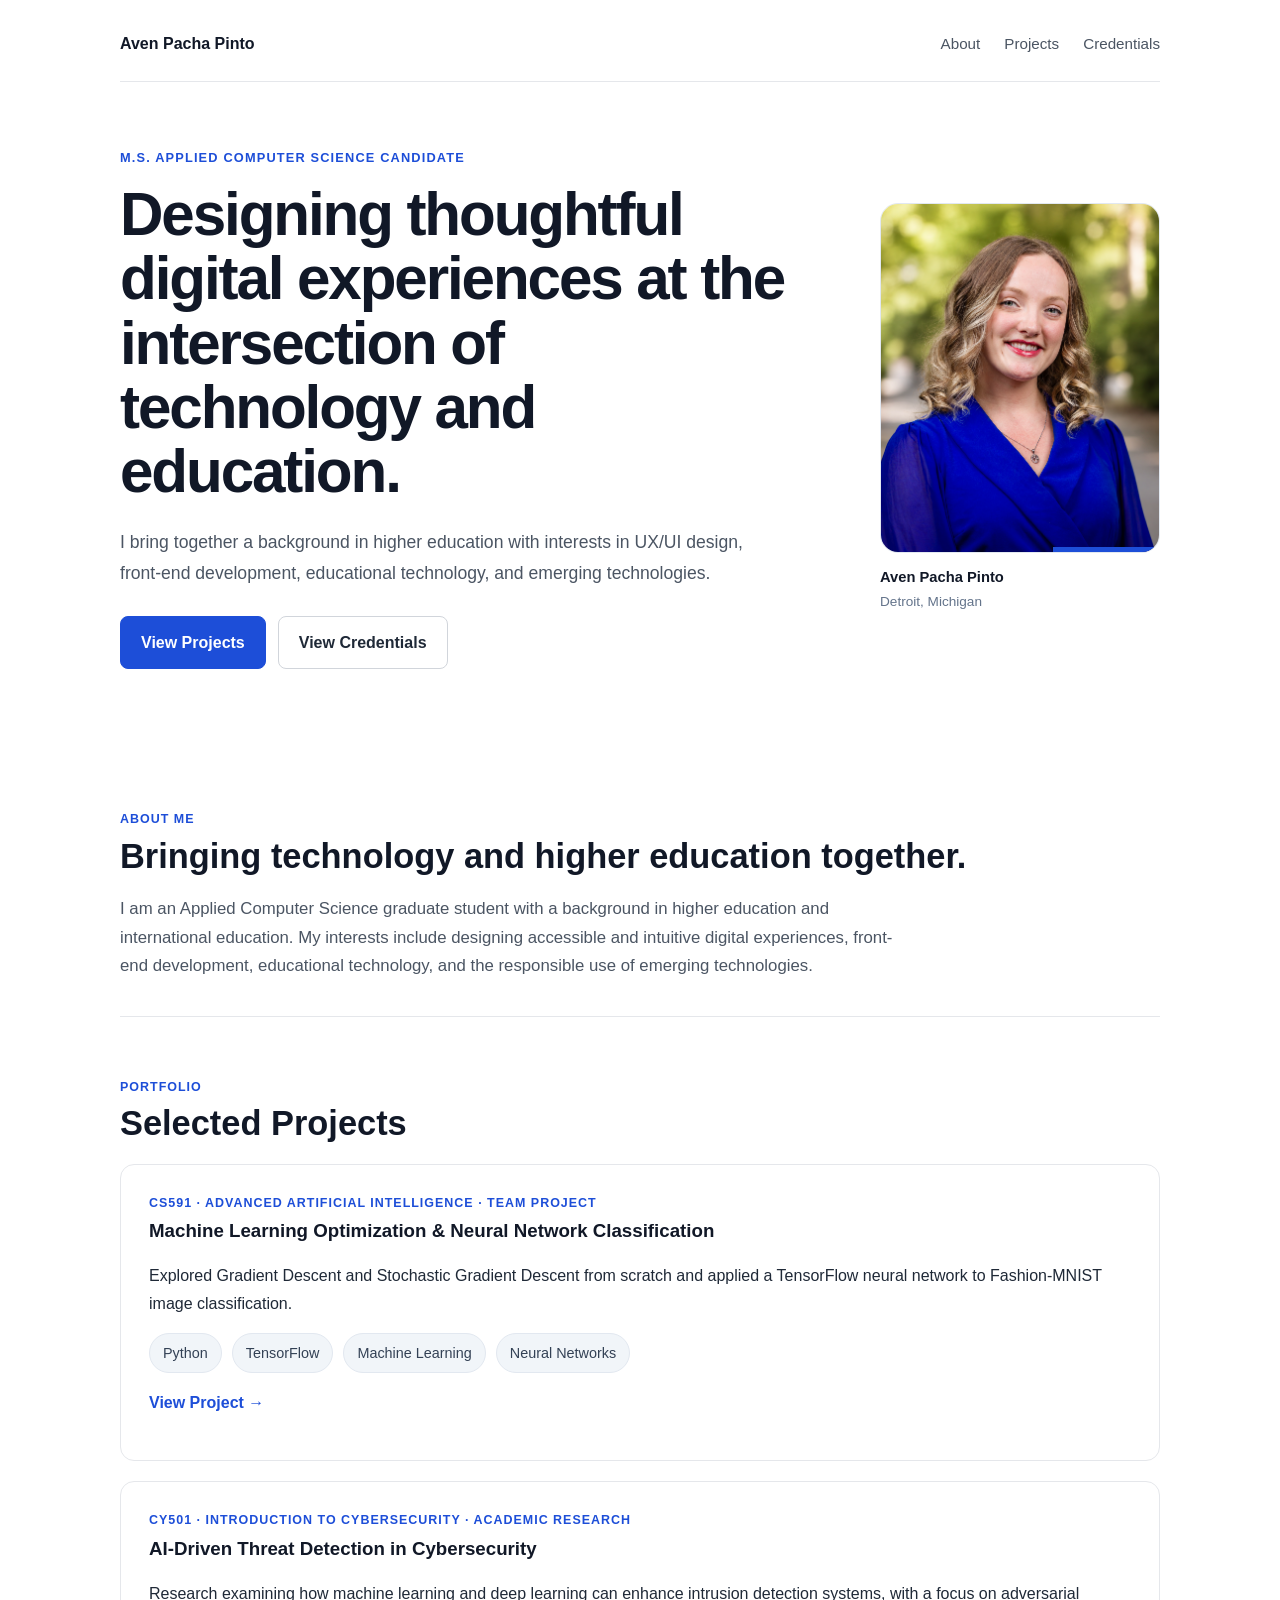
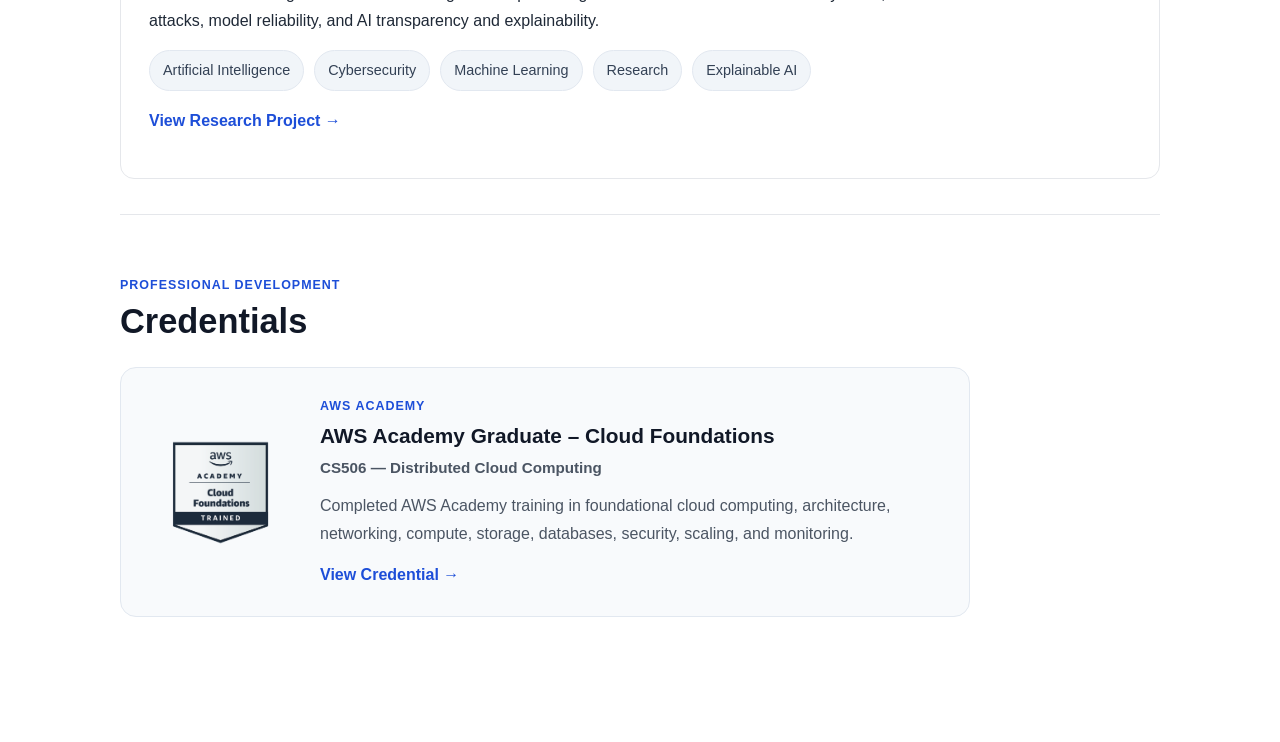
==== index.html @ 144de262 "Add CY501 research project to homepage" ====
<!DOCTYPE html>
<html lang="en">
<head>
  <meta charset="UTF-8">
  <meta name="viewport" content="width=device-width, initial-scale=1.0">

  <meta
    name="description"
    content="Professional portfolio of Aven Pacha Pinto, an M.S. Applied Computer Science candidate focused on UX/UI, front-end development, educational technology, and emerging technologies."
  >

  <title>Aven Pacha Pinto | Portfolio</title>

  <link rel="stylesheet" href="/styles.css">
</head>

<body>

  <header class="site-header">

    <nav class="site-nav">

      <a href="/" class="nav-name">
        Aven Pacha Pinto
      </a>

      <div class="nav-links">
        <a href="#about">About</a>
        <a href="#projects">Projects</a>
        <a href="#credentials">Credentials</a>
      </div>

    </nav>


    <section class="hero">

      <div class="hero-content">

        <p class="hero-eyebrow">
          M.S. Applied Computer Science Candidate
        </p>

        <h1>
          Designing thoughtful digital experiences at the intersection of
          technology and education.
        </h1>

        <p class="hero-description">
          I bring together a background in higher education with interests
          in UX/UI design, front-end development, educational technology,
          and emerging technologies.
        </p>

        <div class="hero-actions">

          <a class="button" href="#projects">
            View Projects
          </a>

          <a class="secondary-button" href="#credentials">
            View Credentials
          </a>

        </div>

      </div>


      <div class="hero-visual">

        <div class="hero-photo-frame">

          <img
            class="hero-photo"
            src="/assets/images/aven-pacha-headshot.png"
            alt="Professional headshot of Aven Pacha Pinto"
          >

        </div>

        <div class="hero-photo-info">

          <strong>Aven Pacha Pinto</strong>

          <span>
            Detroit, Michigan
          </span>

        </div>

      </div>

    </section>

  </header>


  <main>

    <section id="about">

      <div class="section-heading">

        <p class="section-eyebrow">
          About Me
        </p>

        <h2>
          Bringing technology and higher education together.
        </h2>

      </div>

      <div class="about-content">

        <p>
          I am an Applied Computer Science graduate student with a background
          in higher education and international education. My interests include
          designing accessible and intuitive digital experiences, front-end
          development, educational technology, and the responsible use of
          emerging technologies.
        </p>

      </div>

    </section>


    <section id="projects">

      <div class="section-heading">

        <p class="section-eyebrow">
          Portfolio
        </p>

        <h2>
          Selected Projects
        </h2>

      </div>

      <div class="project">
      
        <p class="section-eyebrow">
          CS591 · Advanced Artificial Intelligence · Team Project
        </p>
      
        <h3>
          Machine Learning Optimization & Neural Network Classification
        </h3>
      
        <p>
          Explored Gradient Descent and Stochastic Gradient Descent from
          scratch and applied a TensorFlow neural network to Fashion-MNIST
          image classification.
        </p>
      
        <div class="skills">
      
          <span class="skill">Python</span>
          <span class="skill">TensorFlow</span>
          <span class="skill">Machine Learning</span>
          <span class="skill">Neural Networks</span>
      
        </div>
      
        <p>
          <a href="/projects/machine-learning-optimization-neural-network.html">
            View Project →
          </a>
        </p>
      
      </div>

      
      <!-- CY501 Research Project -->
      
      <div class="project">
      
        <p class="section-eyebrow">
          CY501 · Introduction to Cybersecurity · Academic Research
        </p>
      
        <h3>
          AI-Driven Threat Detection in Cybersecurity
        </h3>
      
        <p>
          Research examining how machine learning and deep learning
          can enhance intrusion detection systems, with a focus
          on adversarial attacks, model reliability, and AI
          transparency and explainability.
        </p>
      
        <div class="skills">
      
          <span class="skill">
            Artificial Intelligence
          </span>
      
          <span class="skill">
            Cybersecurity
          </span>
      
          <span class="skill">
            Machine Learning
          </span>
      
          <span class="skill">
            Research
          </span>
      
          <span class="skill">
            Explainable AI
          </span>
      
        </div>
      
        <p>
      
          <a href="/projects/ai-driven-threat-detection.html">
            View Research Project →
          </a>
      
        </p>
      
      </div>

    </section>


    <section id="credentials">

      <div class="section-heading">

        <p class="section-eyebrow">
          Professional Development
        </p>

        <h2>
          Credentials
        </h2>

      </div>


      <div class="credential-card">

        <div class="credential-card-badge">

          <img
            src="/assets/images/aws-cloud-foundations-badge.png"
            alt="AWS Academy Graduate Cloud Foundations badge"
          >

        </div>


        <div class="credential-card-content">

          <p class="credential-card-label">
            AWS Academy
          </p>

          <h3>
            AWS Academy Graduate – Cloud Foundations
          </h3>

          <p class="credential-card-course">
            CS506 — Distributed Cloud Computing
          </p>

          <p class="credential-card-description">
            Completed AWS Academy training in foundational cloud computing,
            architecture, networking, compute, storage, databases, security,
            scaling, and monitoring.
          </p>

          <a
            class="credential-card-link"
            href="credentials/aws-cloud-foundations.html"
          >
            View Credential →
          </a>

        </div>

      </div>

    </section>

  </main>

</body>
</html>
---- styles.css ----
/* ---------- Global ---------- */

* {
  box-sizing: border-box;
}

html {
  scroll-behavior: smooth;
}

body {
  margin: 0;
  font-family: -apple-system, BlinkMacSystemFont, "Segoe UI", Roboto,
    Helvetica, Arial, sans-serif;
  color: #1f2937;
  background: #ffffff;
  line-height: 1.7;
}

a {
  color: #1d4ed8;
}

a:hover {
  color: #1e40af;
}

img {
  display: block;
  max-width: 100%;
}


/* ---------- Site Header ---------- */

.site-header {
  max-width: 1100px;
  margin: 0 auto;
  padding: 30px 30px 55px;
}


/* ---------- Navigation ---------- */

.site-nav {
  display: flex;
  justify-content: space-between;
  align-items: center;
  gap: 30px;

  padding-bottom: 24px;
  border-bottom: 1px solid #e5e7eb;
}

.nav-name {
  color: #111827;
  font-size: 1rem;
  font-weight: 700;
  text-decoration: none;
}

.nav-name:hover {
  color: #1d4ed8;
}

.nav-links {
  display: flex;
  flex-wrap: wrap;
  gap: 24px;
}

.nav-links a {
  color: #4b5563;
  font-size: 0.95rem;
  font-weight: 500;
  text-decoration: none;
}

.nav-links a:hover {
  color: #1d4ed8;
}


/* ---------- Hero ---------- */

.hero {
  display: grid;
  grid-template-columns: minmax(0, 1.6fr) 280px;
  gap: 65px;
  align-items: center;

  padding: 65px 0 25px;
}

.hero-content {
  min-width: 0;
}

.hero-eyebrow {
  margin: 0 0 14px;

  color: #1d4ed8;
  font-size: 0.8rem;
  font-weight: 700;
  letter-spacing: 0.09em;
  text-transform: uppercase;
}

.hero h1 {
  max-width: 720px;
  margin: 0 0 22px;

  color: #111827;
  font-size: clamp(2.5rem, 4.7vw, 4rem);
  line-height: 1.07;
  letter-spacing: -0.035em;
}

.hero-description {
  max-width: 650px;
  margin: 0;

  color: #4b5563;
  font-size: 1.1rem;
  line-height: 1.75;
}


/* ---------- Hero Buttons ---------- */

.hero-actions {
  display: flex;
  flex-wrap: wrap;
  gap: 12px;

  margin-top: 28px;
}

.button {
  display: inline-block;

  padding: 12px 20px;

  color: #ffffff;
  background: #1d4ed8;

  border: 1px solid #1d4ed8;
  border-radius: 8px;

  font-weight: 600;
  text-decoration: none;

  transition:
    background 0.2s ease,
    border-color 0.2s ease,
    transform 0.2s ease;
}

.button:hover {
  color: #ffffff;
  background: #1e40af;
  border-color: #1e40af;

  transform: translateY(-1px);
}

.secondary-button {
  display: inline-block;

  padding: 12px 20px;

  color: #1f2937;
  background: #ffffff;

  border: 1px solid #d1d5db;
  border-radius: 8px;

  font-weight: 600;
  text-decoration: none;

  transition:
    color 0.2s ease,
    background 0.2s ease,
    border-color 0.2s ease,
    transform 0.2s ease;
}

.secondary-button:hover {
  color: #1d4ed8;
  background: #f8fafc;
  border-color: #94a3b8;

  transform: translateY(-1px);
}


/* ---------- Hero Headshot ---------- */

.hero-visual {
  width: 100%;
  max-width: 280px;
  justify-self: end;
}

.hero-photo-frame {
  position: relative;
  overflow: hidden;

  width: 100%;
  aspect-ratio: 4 / 5;

  background: #f8fafc;

  border: 1px solid #e2e8f0;
  border-radius: 18px;
}

.hero-photo {
  width: 100%;
  height: 100%;

  object-fit: cover;
  object-position: center 34%;
}

.hero-photo-frame::after {
  content: "";

  position: absolute;
  right: 0;
  bottom: 0;

  width: 38%;
  height: 5px;

  background: #1d4ed8;
}

.hero-photo-info {
  display: flex;
  flex-direction: column;

  margin-top: 12px;
}

.hero-photo-info strong {
  color: #111827;
  font-size: 0.92rem;
}

.hero-photo-info span {
  color: #64748b;
  font-size: 0.85rem;
}


/* ---------- Main Layout ---------- */

main {
  max-width: 1100px;
  margin: 0 auto;
  padding: 0 30px 90px;
}

h2,
h3 {
  color: #111827;
}

h2 {
  margin-top: 0;

  font-size: clamp(1.7rem, 3vw, 2.15rem);
  line-height: 1.2;
}

h3 {
  line-height: 1.3;
}


/* ---------- Homepage Sections ---------- */

#about,
#projects,
#credentials {
  padding: 60px 0 35px;
  scroll-margin-top: 25px;
}

#about,
#projects {
  border-bottom: 1px solid #e5e7eb;
}

.section-heading {
  margin-bottom: 18px;
}

.section-eyebrow {
  margin: 0 0 5px;

  color: #1d4ed8;
  font-size: 0.78rem;
  font-weight: 700;
  letter-spacing: 0.08em;
  text-transform: uppercase;
}

.section-heading h2 {
  margin-bottom: 0;
}

.section-intro,
.about-content {
  max-width: 800px;

  color: #4b5563;
  font-size: 1.05rem;
}

.about-content p {
  margin-bottom: 0;
}


/* ---------- Generic Project Card ---------- */

.project {
  margin-top: 20px;
  padding: 28px;

  background: #ffffff;

  border: 1px solid #e5e7eb;
  border-radius: 14px;
}

.project h3 {
  margin-top: 0;
}

.project a {
  font-weight: 600;
  text-decoration: none;
}

.project a:hover {
  text-decoration: underline;
}


/* ---------- Homepage Credential Card ---------- */

.credential-card {
  display: flex;
  align-items: center;
  gap: 32px;

  max-width: 850px;

  margin-top: 25px;
  padding: 28px 32px;

  background: #f8fafc;

  border: 1px solid #e2e8f0;
  border-radius: 16px;

  transition:
    transform 0.2s ease,
    box-shadow 0.2s ease;
}

.credential-card:hover {
  transform: translateY(-2px);
  box-shadow: 0 10px 28px rgba(15, 23, 42, 0.06);
}

.credential-card-badge {
  display: flex;
  align-items: center;
  justify-content: center;

  flex: 0 0 135px;
}

.credential-card-badge img {
  width: 125px;
  max-width: 125px;
  height: auto;
}

.credential-card-content {
  flex: 1;
}

.credential-card-label {
  margin: 0 0 5px;

  color: #1d4ed8;
  font-size: 0.78rem;
  font-weight: 700;
  letter-spacing: 0.08em;
  text-transform: uppercase;
}

.credential-card-content h3 {
  margin: 0 0 5px;
  font-size: 1.3rem;
}

.credential-card-course {
  margin: 0 0 12px;

  color: #4b5563;
  font-size: 0.95rem;
  font-weight: 600;
}

.credential-card-description {
  max-width: 600px;
  margin: 0 0 14px;

  color: #4b5563;
}

.credential-card-link {
  display: inline-block;

  color: #1d4ed8;
  font-weight: 600;
  text-decoration: none;
}

.credential-card-link:hover {
  text-decoration: underline;
}


/* ---------- Credential Detail Page ---------- */

header:not(.site-header) {
  max-width: 1100px;
  margin: 0 auto;
  padding: 35px 30px;
}

header:not(.site-header) nav {
  display: flex;
  flex-wrap: wrap;
  gap: 24px;
}

header:not(.site-header) nav a {
  color: #374151;
  font-weight: 500;
  text-decoration: none;
}

header:not(.site-header) nav a:hover {
  color: #1d4ed8;
}

.back-link {
  display: inline-block;

  margin-bottom: 35px;

  color: #4b5563;
  font-weight: 500;
  text-decoration: none;
}

.back-link:hover {
  color: #1d4ed8;
}

.credential-hero {
  display: grid;
  grid-template-columns: 230px 1fr;
  gap: 50px;
  align-items: center;

  padding: 45px;
  margin-bottom: 50px;

  background: #f8fafc;

  border: 1px solid #e5e7eb;
  border-radius: 18px;
}

.credential-badge-container {
  display: flex;
  justify-content: center;
  align-items: center;
}

.credential-badge {
  width: 100%;
  max-width: 210px;
  height: auto;

  transition: transform 0.2s ease;
}

.credential-badge:hover {
  transform: scale(1.03);
}

.credential-heading h1 {
  margin: 6px 0 15px;

  color: #111827;
  font-size: clamp(2.25rem, 4vw, 3.5rem);
  line-height: 1.1;
}

.eyebrow {
  margin: 0;

  color: #1d4ed8;
  font-size: 0.85rem;
  font-weight: 700;
  letter-spacing: 0.08em;
  text-transform: uppercase;
}

.credential-course {
  margin-bottom: 20px;

  color: #4b5563;
  font-weight: 600;
}


/* ---------- Credential Content ---------- */

.content-section {
  max-width: 800px;

  padding: 30px 0;

  border-bottom: 1px solid #e5e7eb;
}

.content-section:last-child {
  border-bottom: none;
}


/* ---------- Skills ---------- */

.skills {
  display: flex;
  flex-wrap: wrap;
  gap: 10px;
}

.skill {
  padding: 7px 13px;

  color: #334155;
  background: #f1f5f9;

  border: 1px solid #e2e8f0;
  border-radius: 999px;

  font-size: 0.9rem;
  font-weight: 500;
}


/* ---------- Tablet ---------- */

@media (max-width: 850px) {

  .hero {
    grid-template-columns: minmax(0, 1fr) 240px;
    gap: 40px;
  }

  .hero-visual {
    max-width: 240px;
  }

  .hero h1 {
    font-size: clamp(2.3rem, 6vw, 3.4rem);
  }

}


/* ---------- Mobile ---------- */

@media (max-width: 700px) {

  .site-header,
  main,
  header:not(.site-header) {
    padding-left: 20px;
    padding-right: 20px;
  }

  .site-nav {
    align-items: flex-start;
  }

  .nav-links {
    gap: 14px;
  }

  .hero {
    grid-template-columns: 1fr;
    gap: 35px;

    padding-top: 50px;
  }

  .hero h1 {
    font-size: clamp(2.3rem, 10vw, 3.25rem);
  }

  .hero-visual {
    width: 100%;
    max-width: 250px;

    justify-self: start;
  }

  .credential-hero {
    grid-template-columns: 1fr;
    gap: 30px;

    padding: 30px 22px;
  }

  .credential-badge {
    max-width: 180px;
  }

}


/* ---------- Small Mobile ---------- */

@media (max-width: 650px) {

  .credential-card {
    flex-direction: column;
    align-items: flex-start;
    gap: 20px;

    padding: 24px;
  }

  .credential-card-badge {
    flex-basis: auto;
  }

  .credential-card-badge img {
    width: 105px;
    max-width: 105px;
  }

}


@media (max-width: 540px) {

  .site-nav {
    flex-direction: column;
    gap: 14px;
  }

  .hero {
    padding-top: 40px;
  }

  .hero-actions {
    flex-direction: column;
    align-items: stretch;
  }

  .hero-actions .button,
  .hero-actions .secondary-button {
    width: 100%;
    text-align: center;
  }

  .hero-visual {
    max-width: 220px;
  }

}

/* ---------- Project Detail Page ---------- */

.project-detail-hero {
  max-width: 900px;

  padding: 20px 0 45px;

  border-bottom: 1px solid #e5e7eb;
}

.project-detail-hero h1 {
  max-width: 850px;

  margin: 8px 0 20px;

  color: #111827;

  font-size: clamp(2.4rem, 5vw, 4rem);
  line-height: 1.08;
  letter-spacing: -0.035em;
}

.project-lead {
  max-width: 750px;

  margin: 0;

  color: #4b5563;

  font-size: 1.15rem;
  line-height: 1.75;
}


/* ---------- Project Metadata ---------- */

.project-meta {
  display: flex;
  flex-wrap: wrap;
  gap: 9px;

  margin-top: 24px;
}

.project-tag {
  padding: 6px 11px;

  color: #334155;
  background: #f1f5f9;

  border: 1px solid #e2e8f0;
  border-radius: 999px;

  font-size: 0.82rem;
  font-weight: 600;
}


/* ---------- Project Sections ---------- */

.project-section {
  max-width: 850px;

  padding: 45px 0;

  border-bottom: 1px solid #e5e7eb;
}

.project-section:last-child {
  border-bottom: none;
}

.project-section h2 {
  margin-bottom: 18px;
}

.project-section p {
  color: #4b5563;
}


/* ---------- Project Highlights ---------- */

.project-highlight-grid {
  display: grid;
  grid-template-columns: repeat(3, 1fr);
  gap: 16px;

  margin-top: 28px;
}

.project-highlight {
  padding: 22px;

  background: #f8fafc;

  border: 1px solid #e2e8f0;
  border-radius: 14px;
}

.project-highlight strong {
  display: block;

  margin-bottom: 8px;

  color: #111827;
}

.project-highlight p {
  margin: 0;

  font-size: 0.93rem;
}


/* ---------- Metrics ---------- */

.metric-grid {
  display: grid;
  grid-template-columns: repeat(4, 1fr);
  gap: 14px;

  margin-top: 30px;
}

.metric-card {
  display: flex;
  flex-direction: column;

  padding: 22px;

  background: #f8fafc;

  border: 1px solid #e2e8f0;
  border-radius: 14px;
}

.metric-value {
  color: #1d4ed8;

  font-size: 1.8rem;
  font-weight: 700;
  line-height: 1.2;
}

.metric-label {
  margin-top: 6px;

  color: #64748b;

  font-size: 0.83rem;
  font-weight: 600;
}


/* ---------- Project Notes ---------- */

.project-note {
  padding: 20px 22px;

  background: #f8fafc;

  border-left: 4px solid #1d4ed8;
  border-radius: 0 10px 10px 0;
}


/* ---------- Project Page Responsive ---------- */

@media (max-width: 750px) {

  .project-highlight-grid {
    grid-template-columns: 1fr;
  }

  .metric-grid {
    grid-template-columns: repeat(2, 1fr);
  }

}


@media (max-width: 450px) {

  .metric-grid {
    grid-template-columns: 1fr;
  }

}
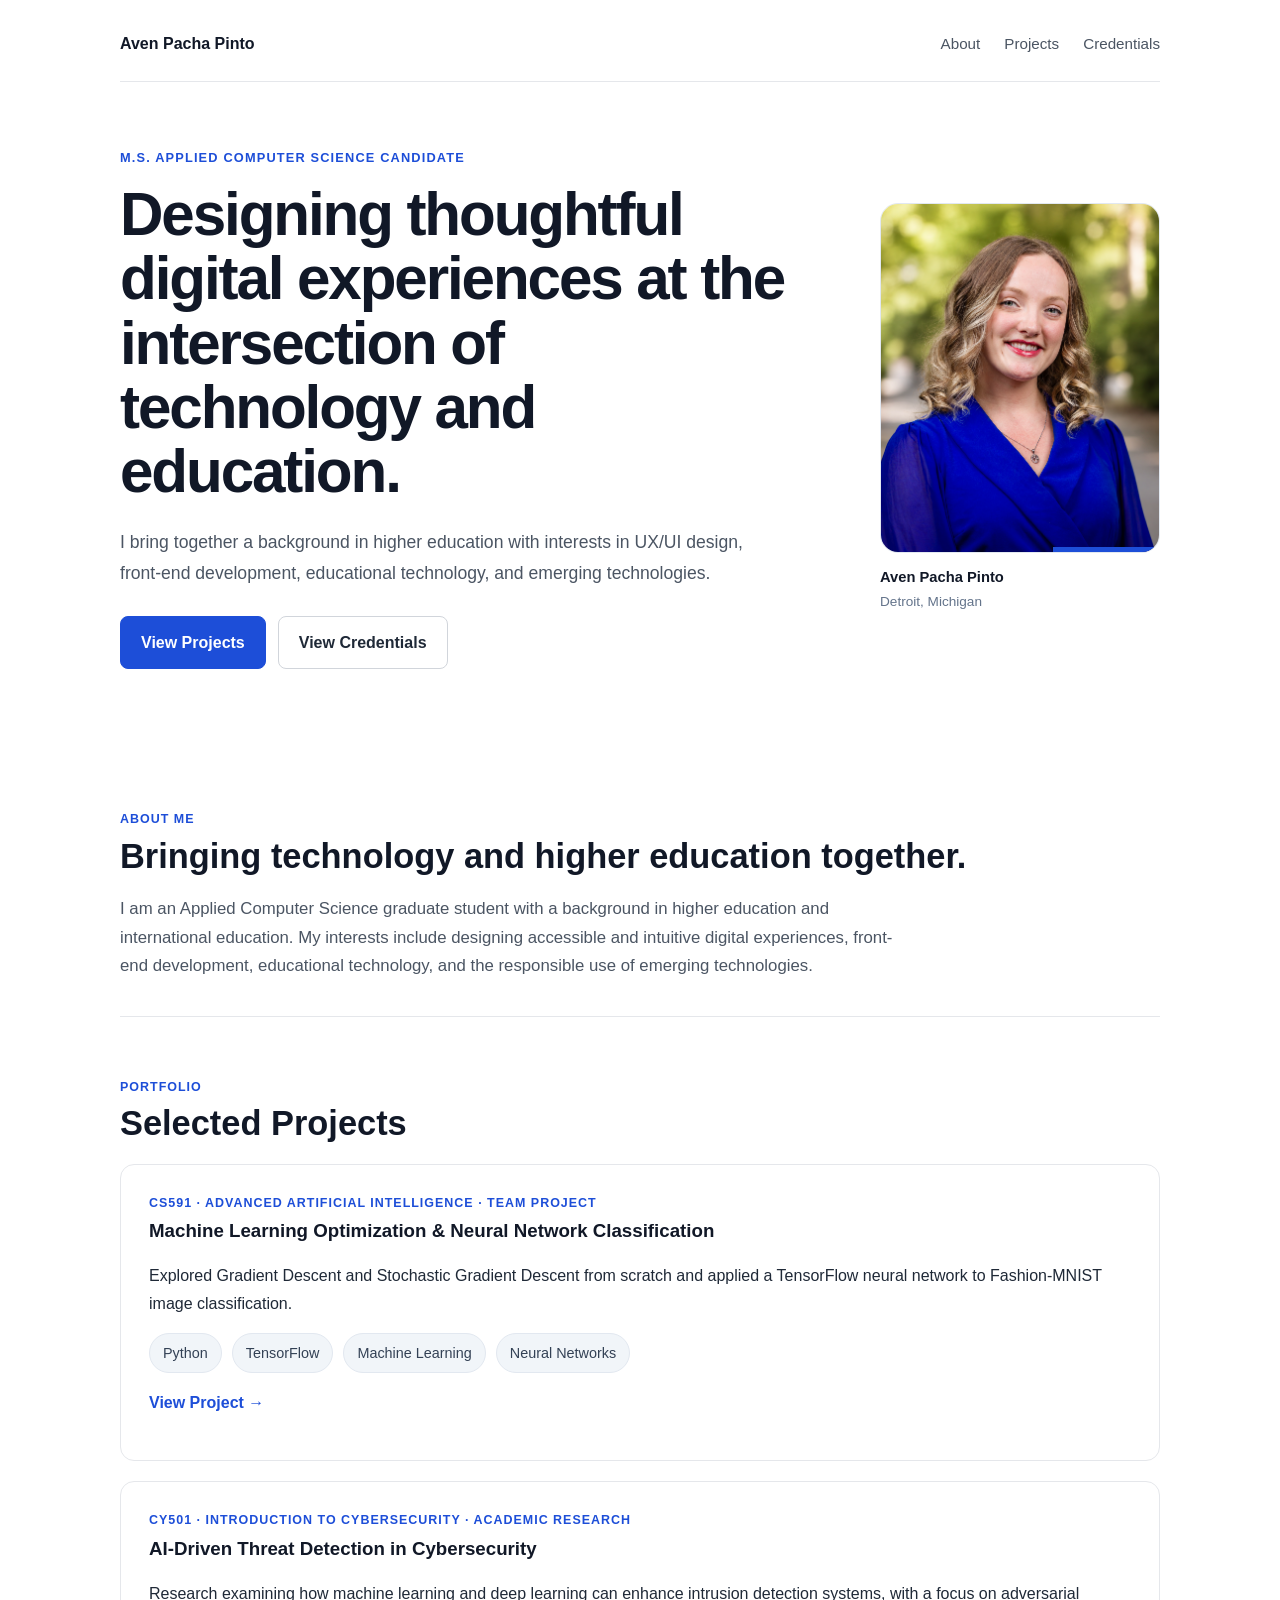
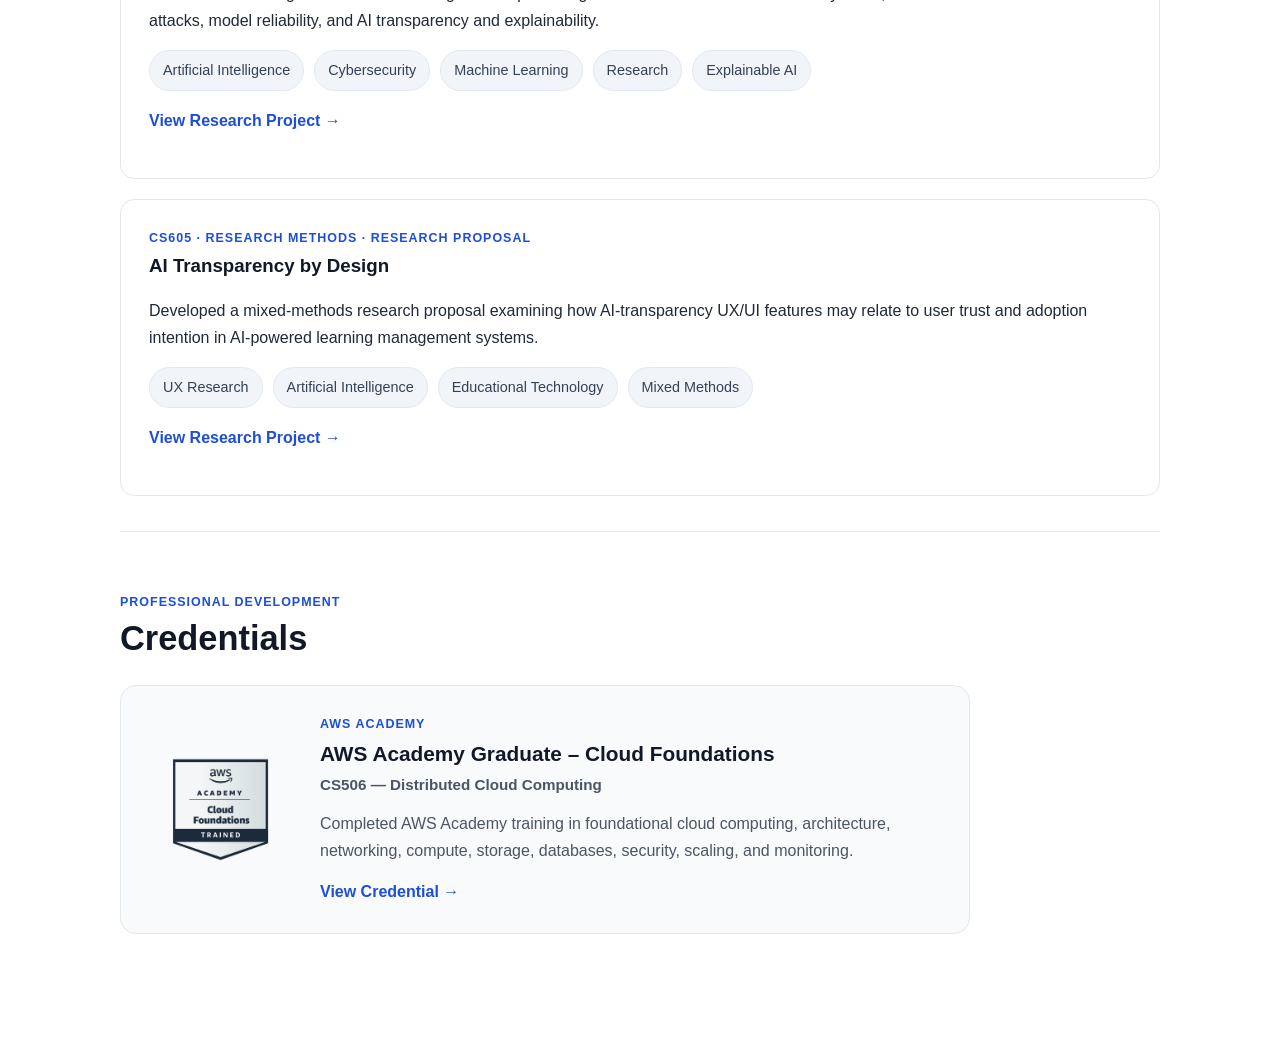
==== commit 74094b24: "Add CS605 research project to homepage" ====
--- a/index.html
+++ b/index.html
@@ -228,6 +228,48 @@
       
       </div>
 
+      
+      <!-- CS605 Research Project -->
+      
+      <div class="project">
+      
+        <p class="section-eyebrow">
+          CS605 · Research Methods · Research Proposal
+        </p>
+      
+        <h3>
+          AI Transparency by Design
+        </h3>
+      
+        <p>
+          Developed a mixed-methods research proposal
+          examining how AI-transparency UX/UI features
+          may relate to user trust and adoption intention
+          in AI-powered learning management systems.
+        </p>
+      
+        <div class="skills">
+      
+          <span class="skill">UX Research</span>
+      
+          <span class="skill">Artificial Intelligence</span>
+      
+          <span class="skill">Educational Technology</span>
+      
+          <span class="skill">Mixed Methods</span>
+      
+        </div>
+      
+        <p>
+      
+          <a href="/projects/ai-transparency-lms-research.html">
+            View Research Project →
+          </a>
+      
+        </p>
+      
+      </div>
+
     </section>
 
 
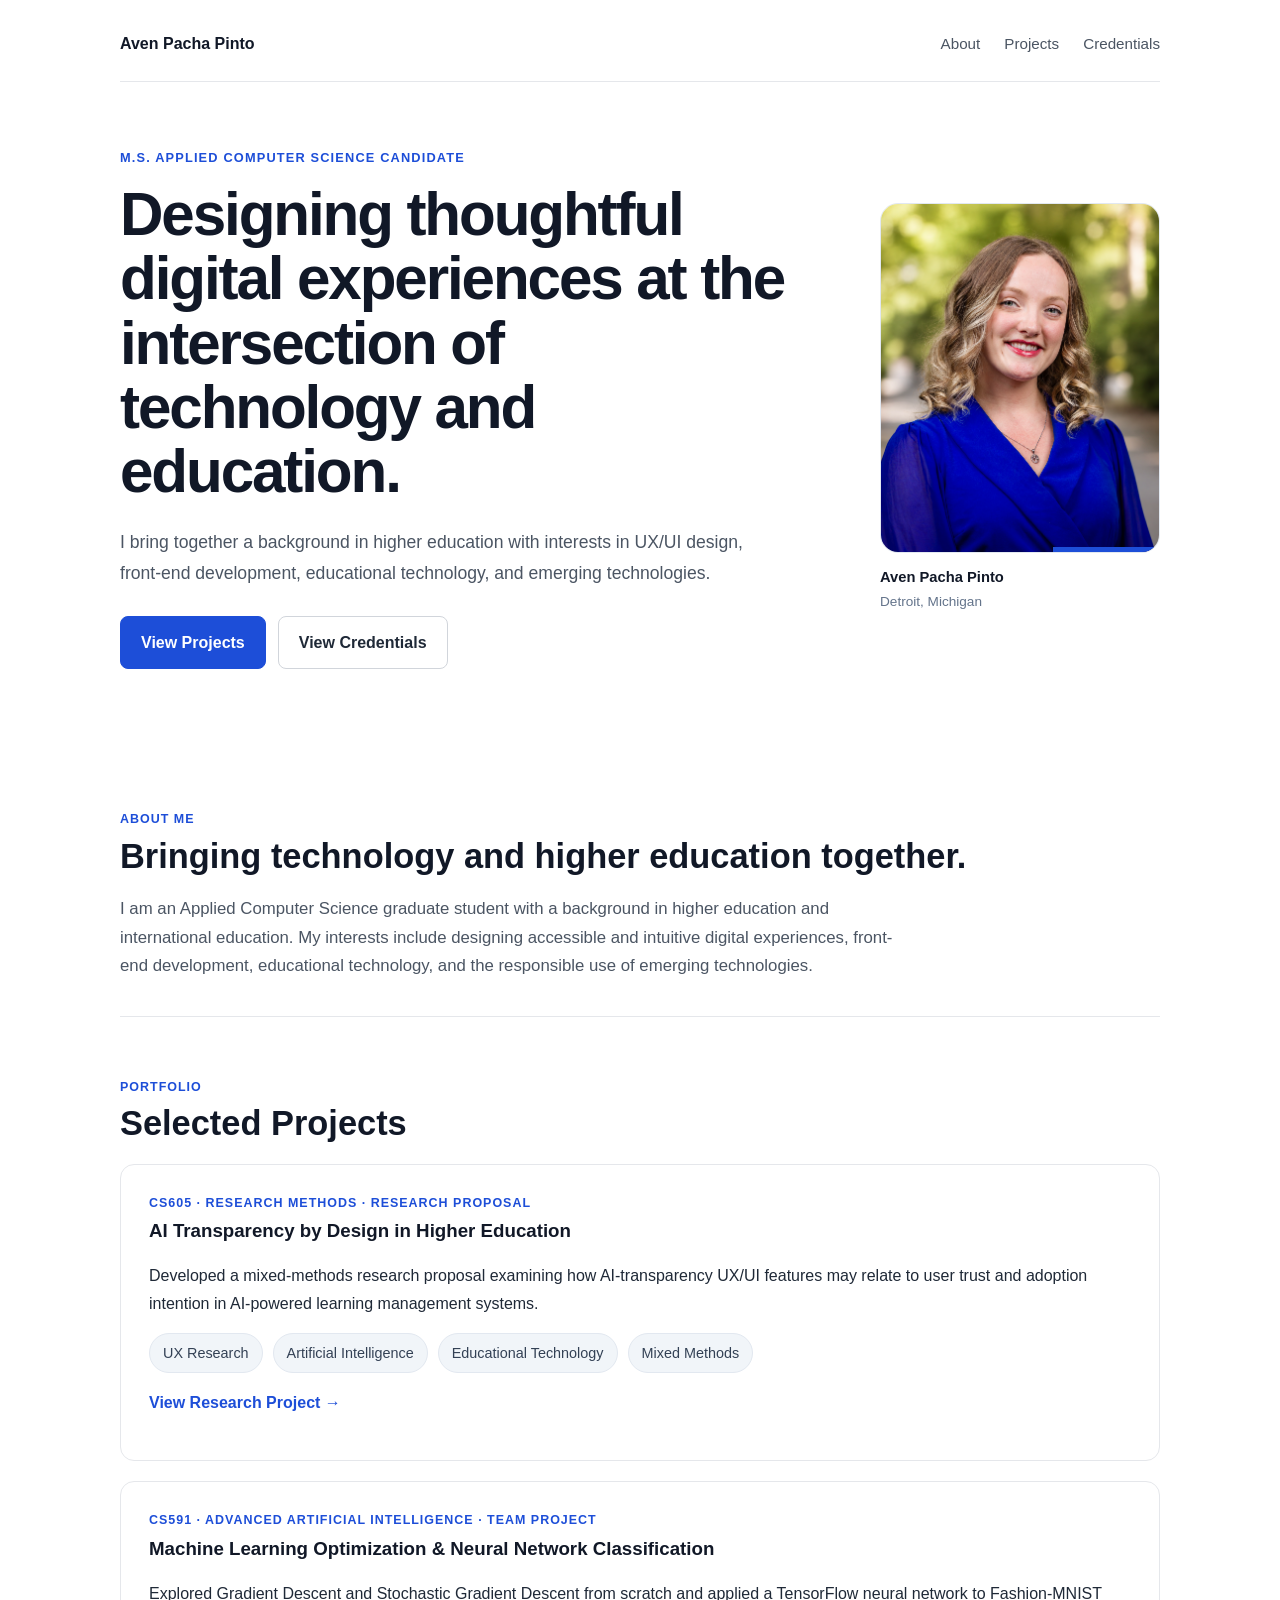
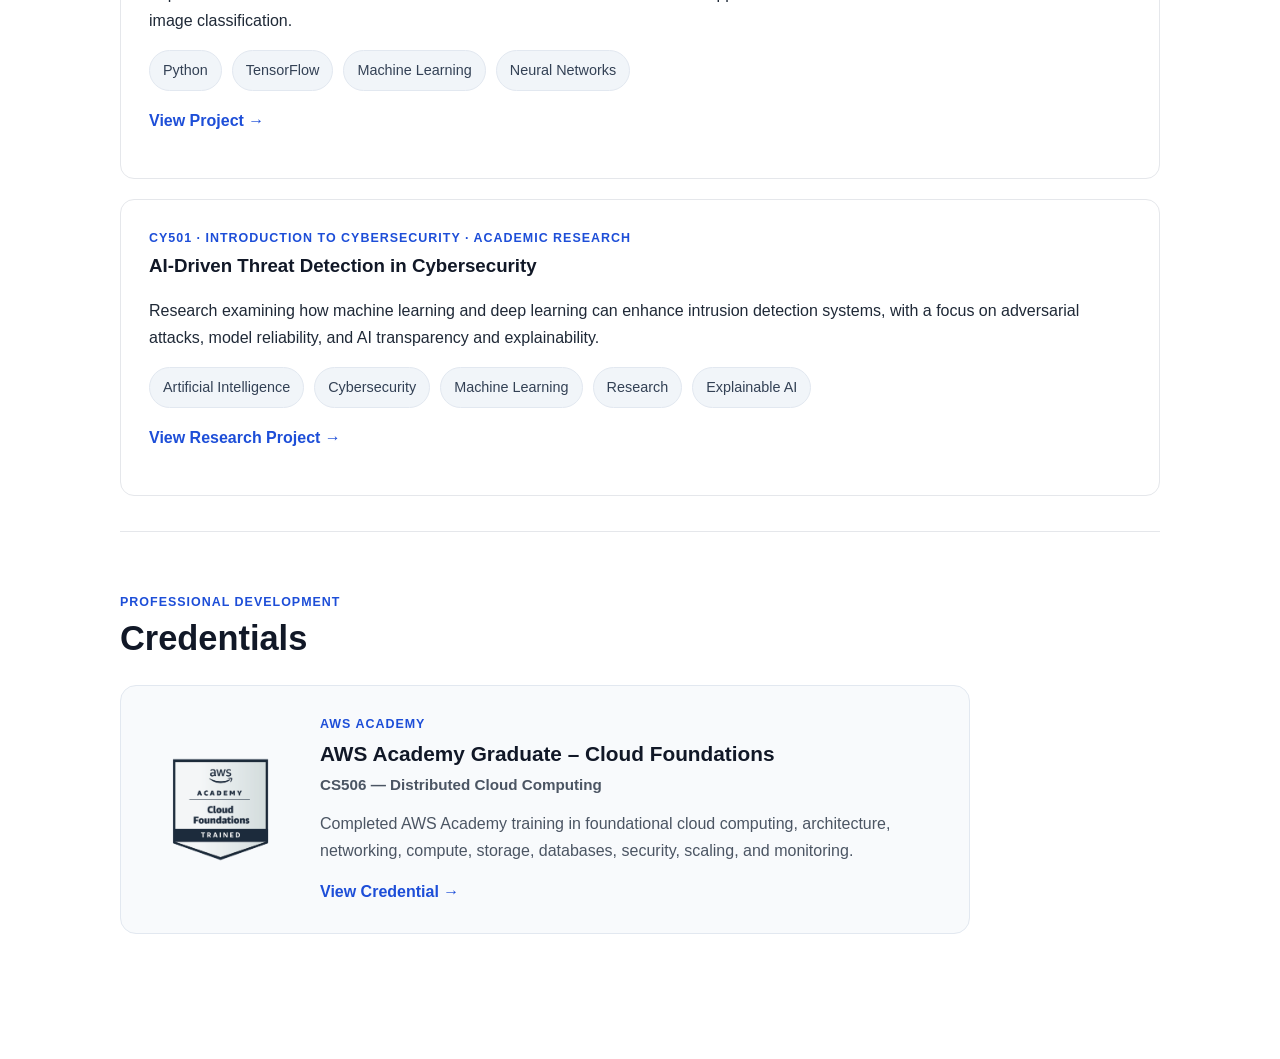
==== commit 77cf27a2: "Moved CS605 research project to first in list and updated title" ====
--- a/index.html
+++ b/index.html
@@ -141,6 +141,49 @@
 
       </div>
 
+      <!-- CS605 Research Project -->
+      
+      <div class="project">
+      
+        <p class="section-eyebrow">
+          CS605 · Research Methods · Research Proposal
+        </p>
+      
+        <h3>
+          AI Transparency by Design in Higher Education
+        </h3>
+      
+        <p>
+          Developed a mixed-methods research proposal
+          examining how AI-transparency UX/UI features
+          may relate to user trust and adoption intention
+          in AI-powered learning management systems.
+        </p>
+      
+        <div class="skills">
+      
+          <span class="skill">UX Research</span>
+      
+          <span class="skill">Artificial Intelligence</span>
+      
+          <span class="skill">Educational Technology</span>
+      
+          <span class="skill">Mixed Methods</span>
+      
+        </div>
+      
+        <p>
+      
+          <a href="/projects/ai-transparency-lms-research.html">
+            View Research Project →
+          </a>
+      
+        </p>
+      
+      </div>
+
+      <!-- CS591 Group Project -->
+
       <div class="project">
       
         <p class="section-eyebrow">
@@ -221,48 +264,6 @@
         <p>
       
           <a href="/projects/ai-driven-threat-detection.html">
-            View Research Project →
-          </a>
-      
-        </p>
-      
-      </div>
-
-      
-      <!-- CS605 Research Project -->
-      
-      <div class="project">
-      
-        <p class="section-eyebrow">
-          CS605 · Research Methods · Research Proposal
-        </p>
-      
-        <h3>
-          AI Transparency by Design
-        </h3>
-      
-        <p>
-          Developed a mixed-methods research proposal
-          examining how AI-transparency UX/UI features
-          may relate to user trust and adoption intention
-          in AI-powered learning management systems.
-        </p>
-      
-        <div class="skills">
-      
-          <span class="skill">UX Research</span>
-      
-          <span class="skill">Artificial Intelligence</span>
-      
-          <span class="skill">Educational Technology</span>
-      
-          <span class="skill">Mixed Methods</span>
-      
-        </div>
-      
-        <p>
-      
-          <a href="/projects/ai-transparency-lms-research.html">
             View Research Project →
           </a>
       
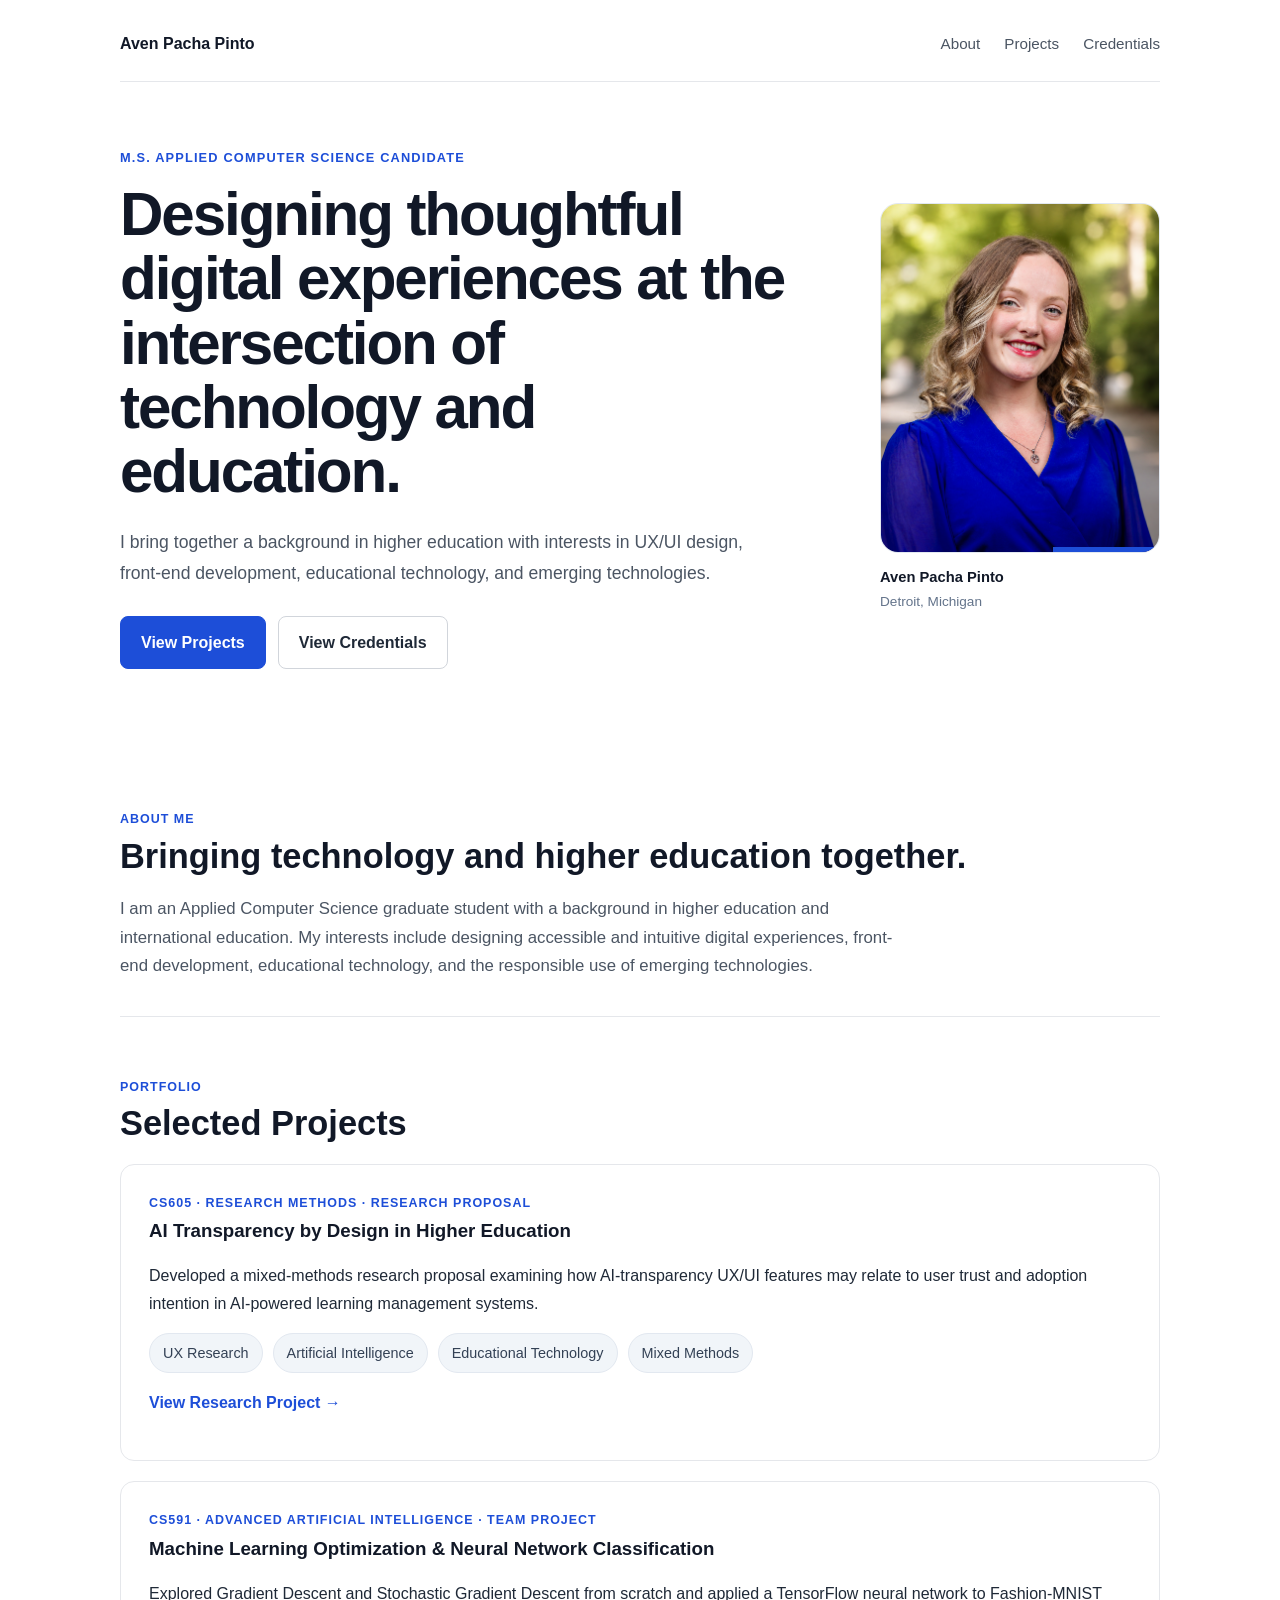
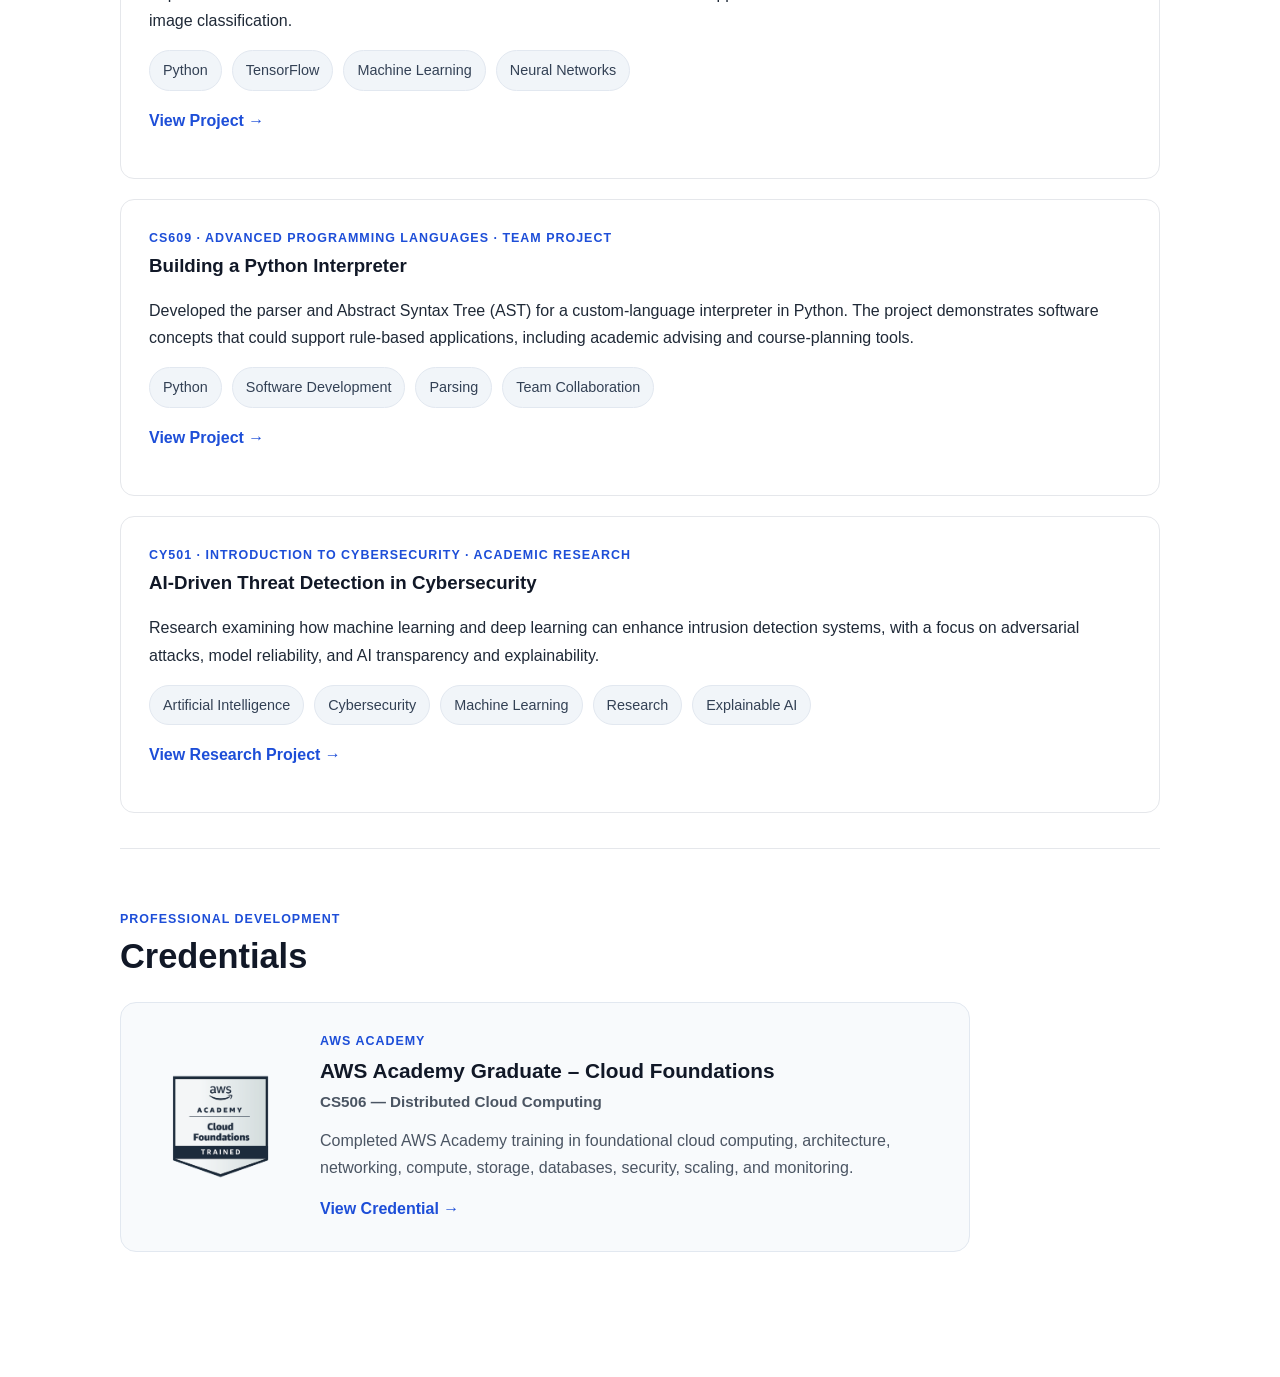
==== commit aaabd647: "Add CS609 interpreter project to homepage" ====
--- a/index.html
+++ b/index.html
@@ -218,6 +218,47 @@
       </div>
 
       
+      <!-- CS609 Interpreter Project -->
+      
+      <div class="project">
+      
+        <p class="section-eyebrow">
+          CS609 · Advanced Programming Languages · Team Project
+        </p>
+      
+        <h3>
+          Building a Python Interpreter
+        </h3>
+      
+        <p>
+          Developed the parser and Abstract Syntax Tree (AST)
+          for a custom-language interpreter in Python.
+          The project demonstrates software concepts that
+          could support rule-based applications, including
+          academic advising and course-planning tools.
+        </p>
+      
+        <div class="skills">
+      
+          <span class="skill">Python</span>
+      
+          <span class="skill">Software Development</span>
+      
+          <span class="skill">Parsing</span>
+      
+          <span class="skill">Team Collaboration</span>
+      
+        </div>
+      
+        <p>
+          <a href="/projects/python-interpreter.html">
+            View Project →
+          </a>
+        </p>
+      
+      </div>
+
+      
       <!-- CY501 Research Project -->
       
       <div class="project">
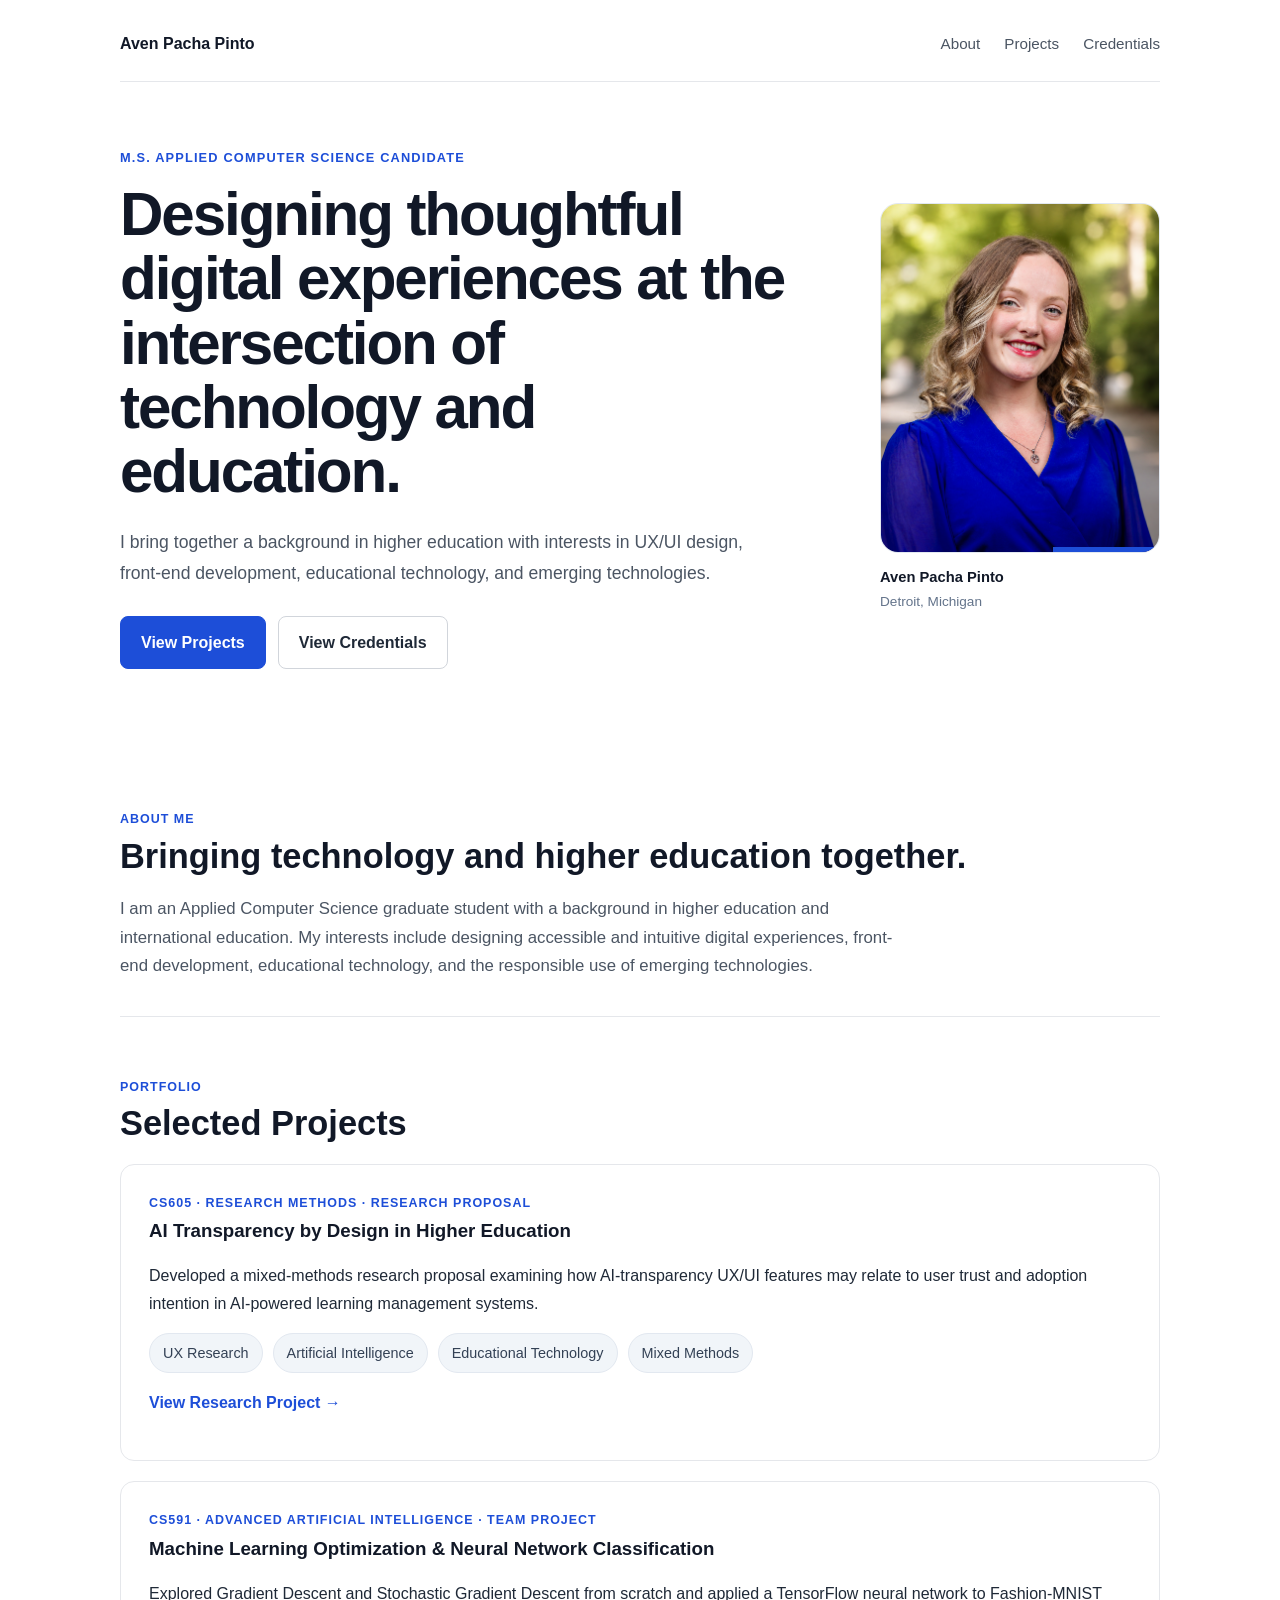
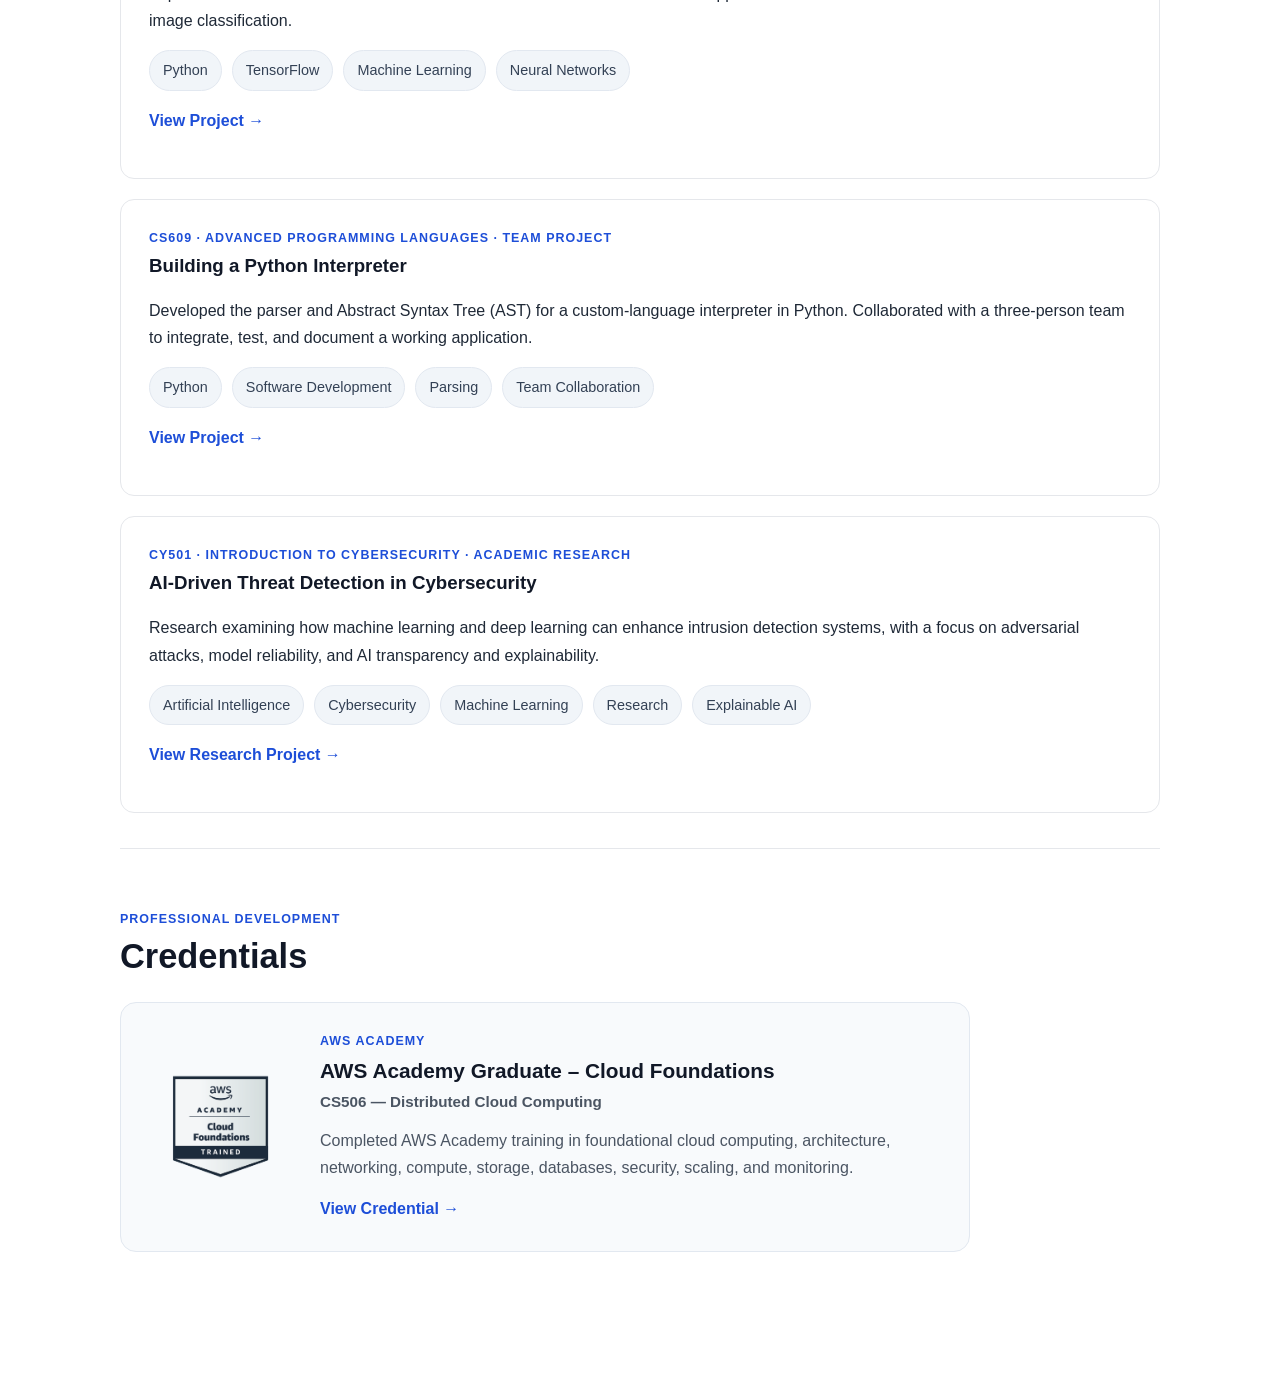
==== commit 062a4e18: "Revise project description for Python interpreter" ====
--- a/index.html
+++ b/index.html
@@ -229,13 +229,12 @@
         <h3>
           Building a Python Interpreter
         </h3>
-      
+        
         <p>
           Developed the parser and Abstract Syntax Tree (AST)
           for a custom-language interpreter in Python.
-          The project demonstrates software concepts that
-          could support rule-based applications, including
-          academic advising and course-planning tools.
+          Collaborated with a three-person team to integrate,
+          test, and document a working application.
         </p>
       
         <div class="skills">
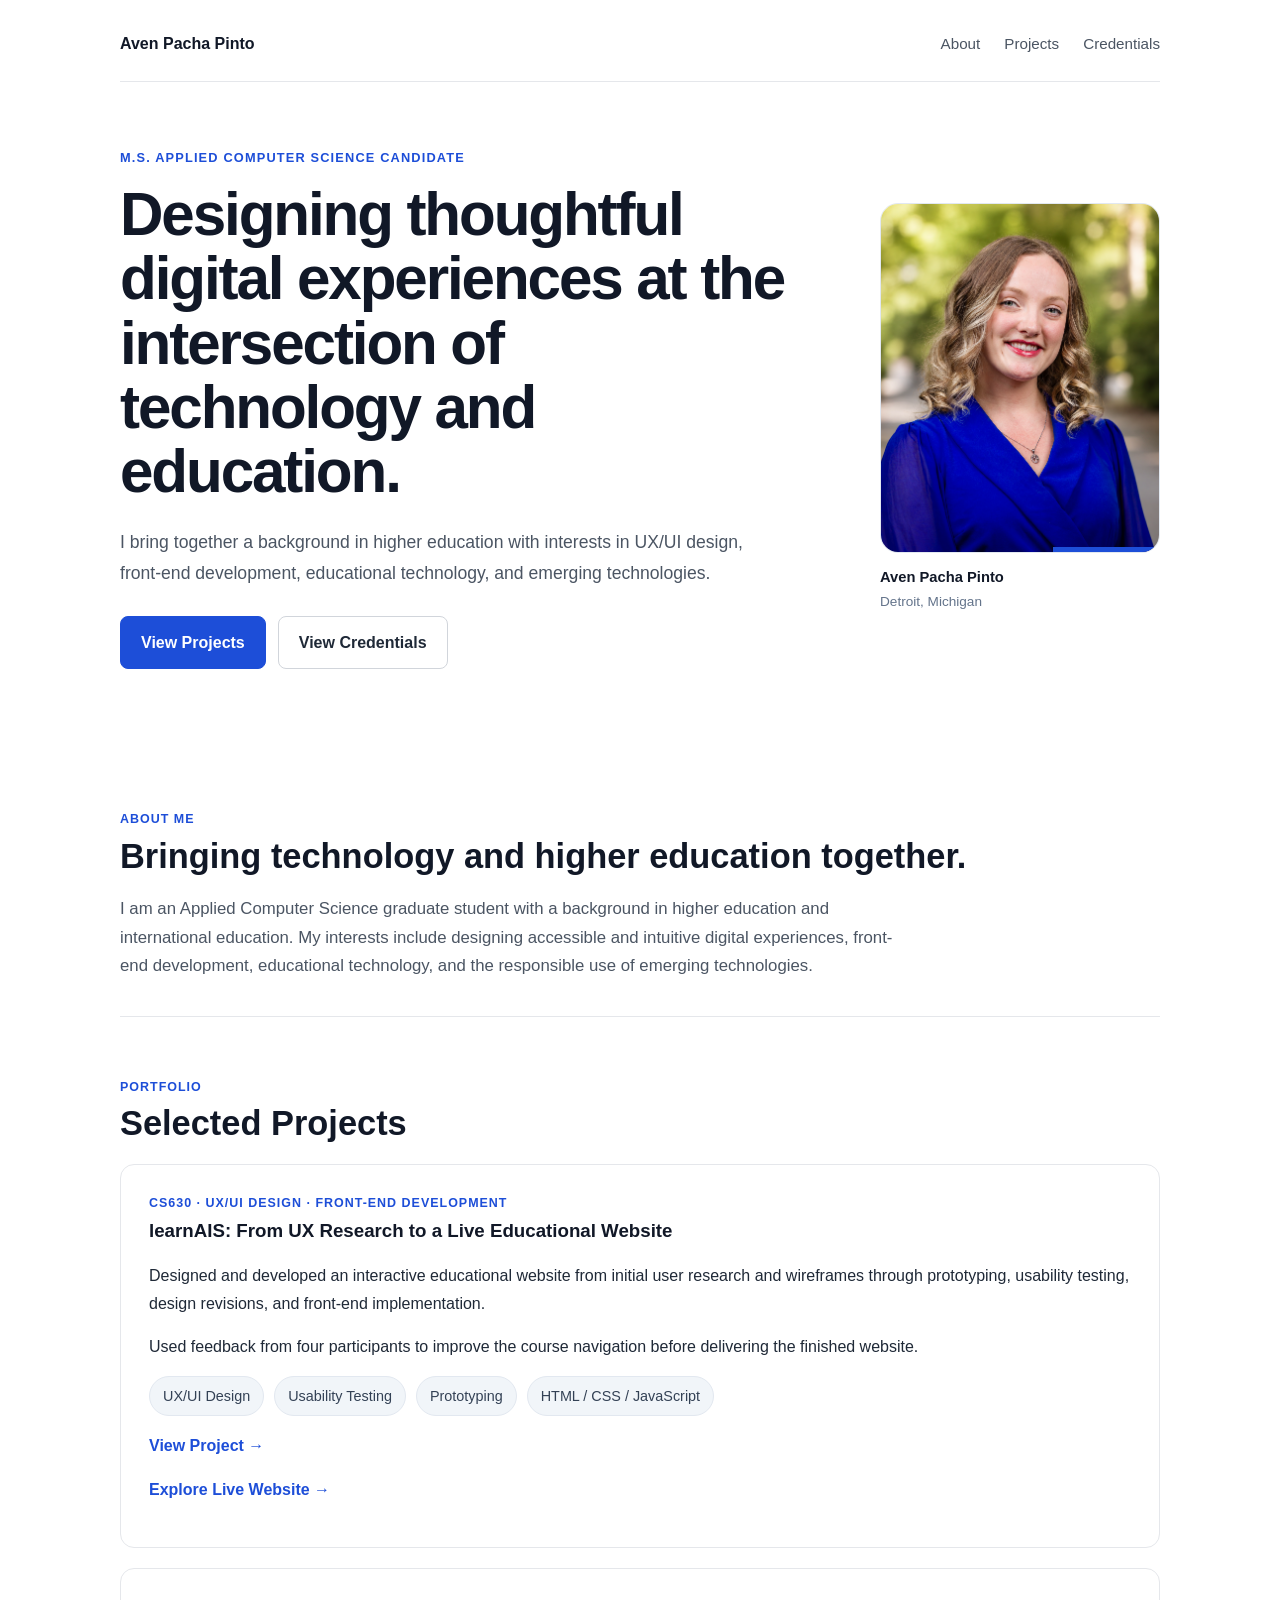
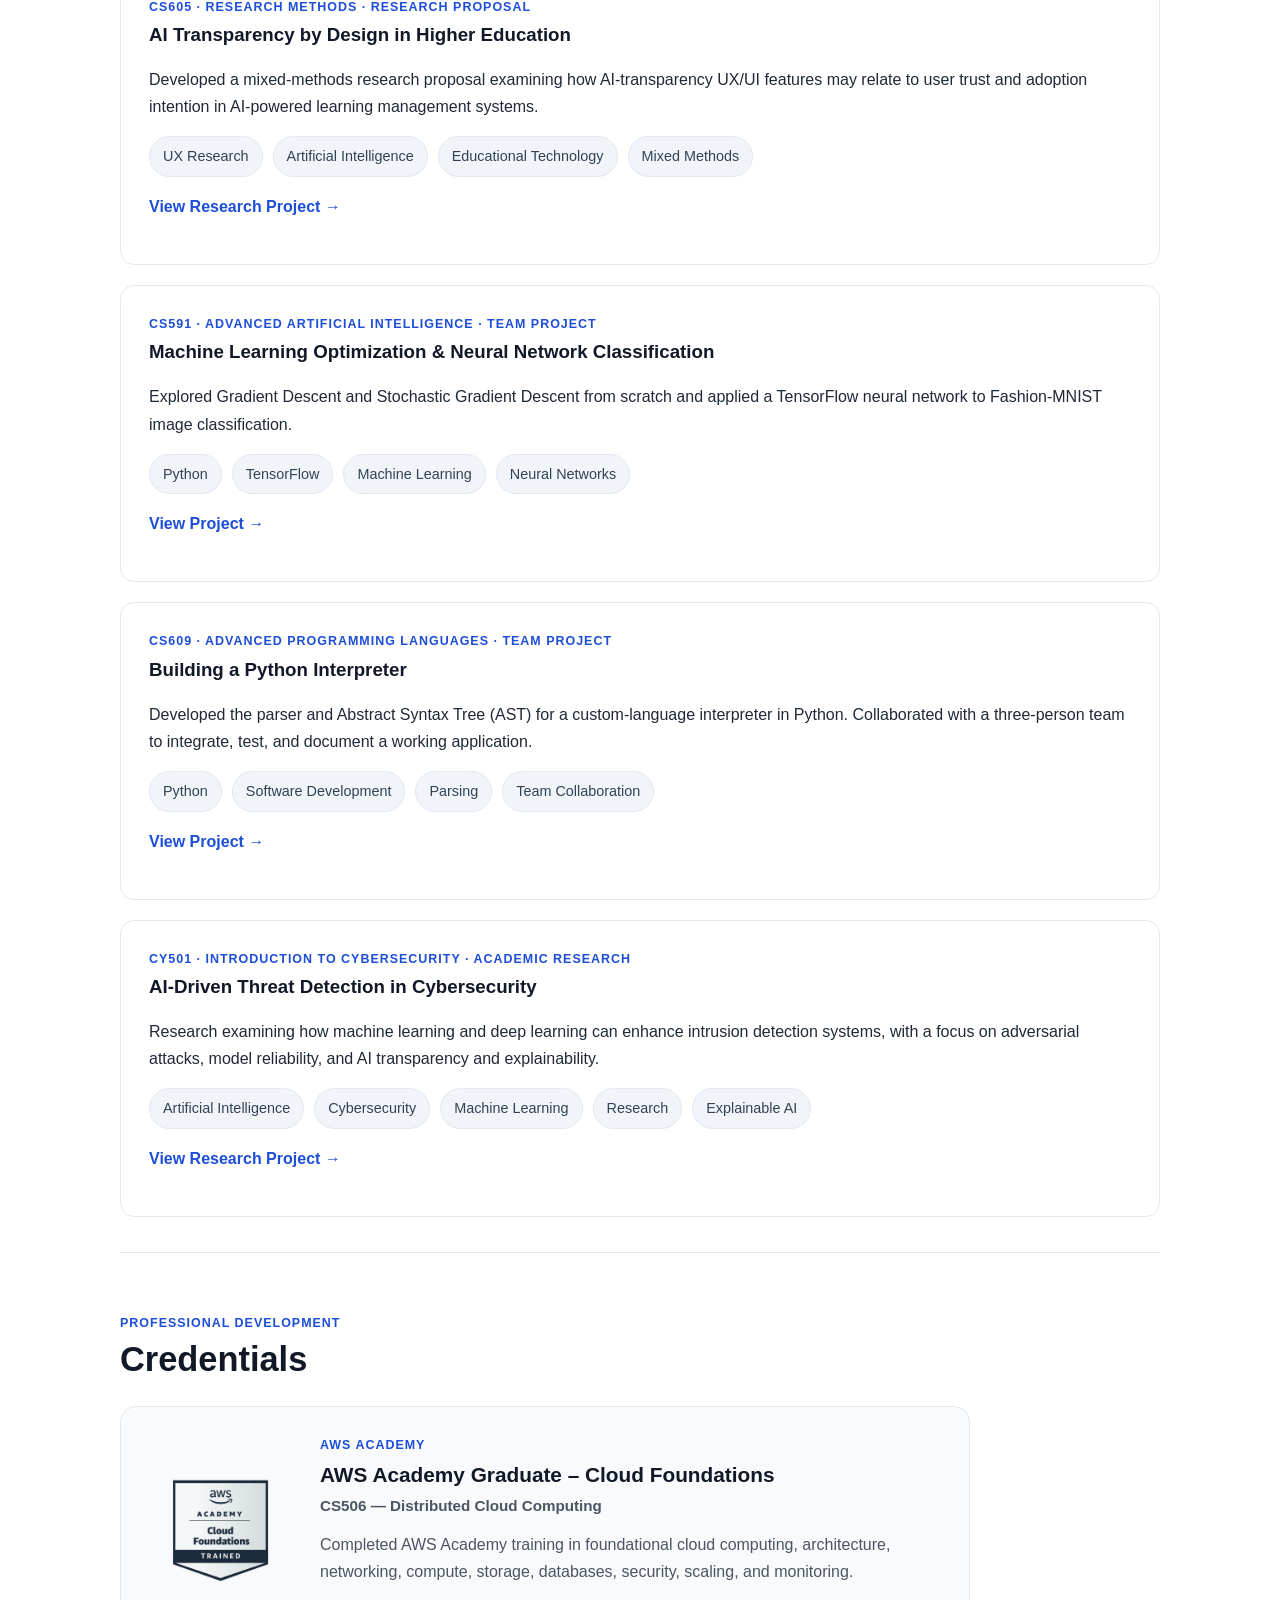
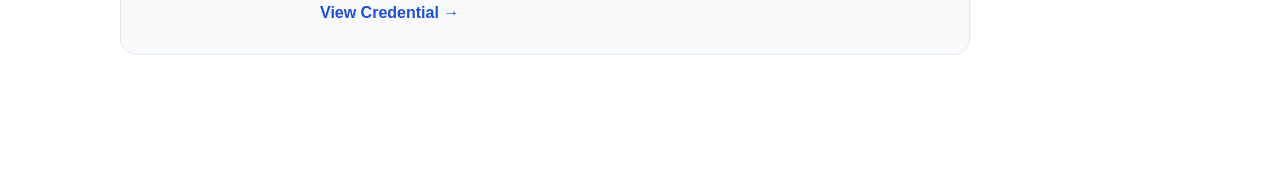
==== commit 836b8b30: "Feature CS630 learnAIS UX and front-end development project" ====
--- a/index.html
+++ b/index.html
@@ -141,6 +141,62 @@
 
       </div>
 
+      
+<!-- Featured Project: learnAIS -->
+
+      <div class="project">
+      
+        <p class="section-eyebrow">
+          CS630 · UX/UI Design · Front-End Development
+        </p>
+      
+        <h3>
+          learnAIS: From UX Research to a Live Educational Website
+        </h3>
+      
+        <p>
+          Designed and developed an interactive educational
+          website from initial user research and wireframes
+          through prototyping, usability testing, design
+          revisions, and front-end implementation.
+        </p>
+      
+        <p>
+          Used feedback from four participants to improve
+          the course navigation before delivering
+          the finished website.
+        </p>
+      
+        <div class="skills">
+      
+          <span class="skill">UX/UI Design</span>
+      
+          <span class="skill">Usability Testing</span>
+      
+          <span class="skill">Prototyping</span>
+      
+          <span class="skill">HTML / CSS / JavaScript</span>
+      
+        </div>
+      
+        <p>
+          <a href="/projects/learnais-ux-case-study.html">
+            View Project →
+          </a>
+        </p>
+      
+        <p>
+          <a
+            href="https://avenpacha.github.io/learnAIS/"
+            target="_blank"
+            rel="noopener noreferrer"
+          >
+            Explore Live Website →
+          </a>
+        </p>
+      
+      </div>
+
       <!-- CS605 Research Project -->
       
       <div class="project">
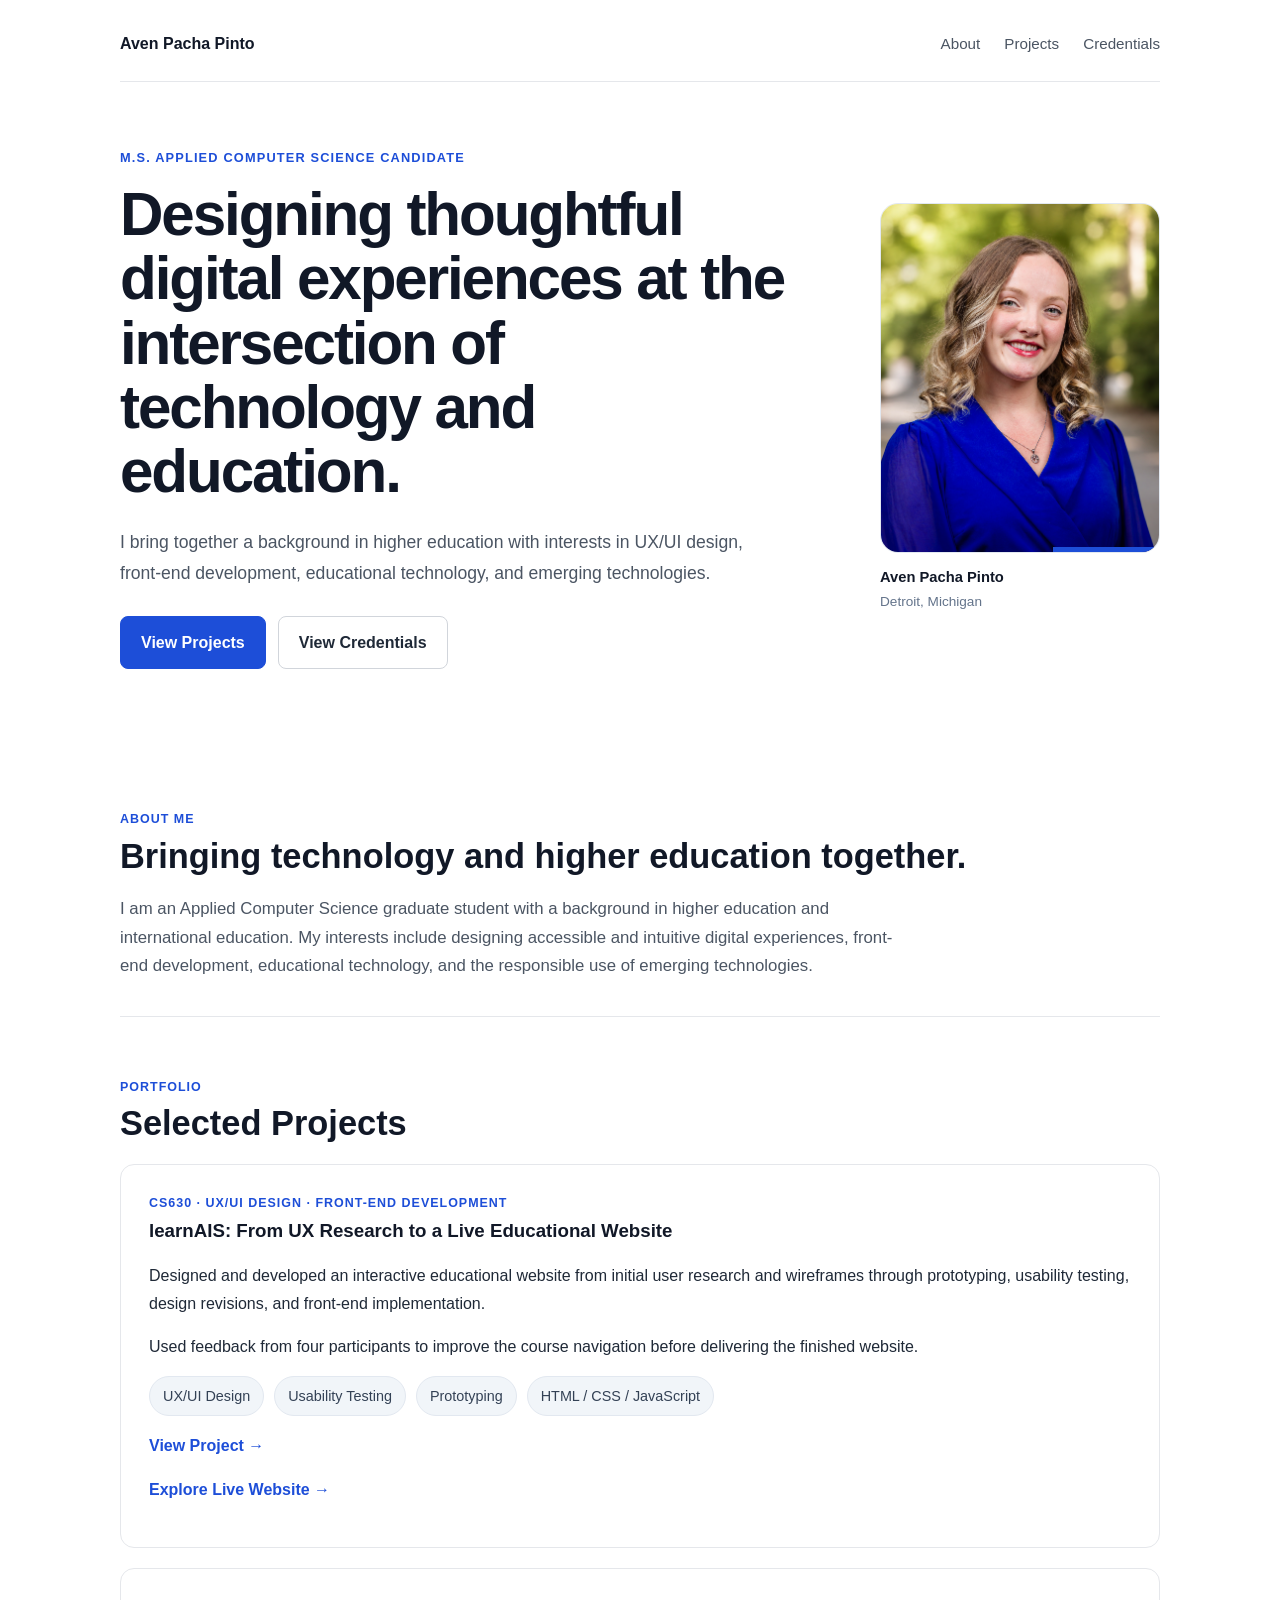
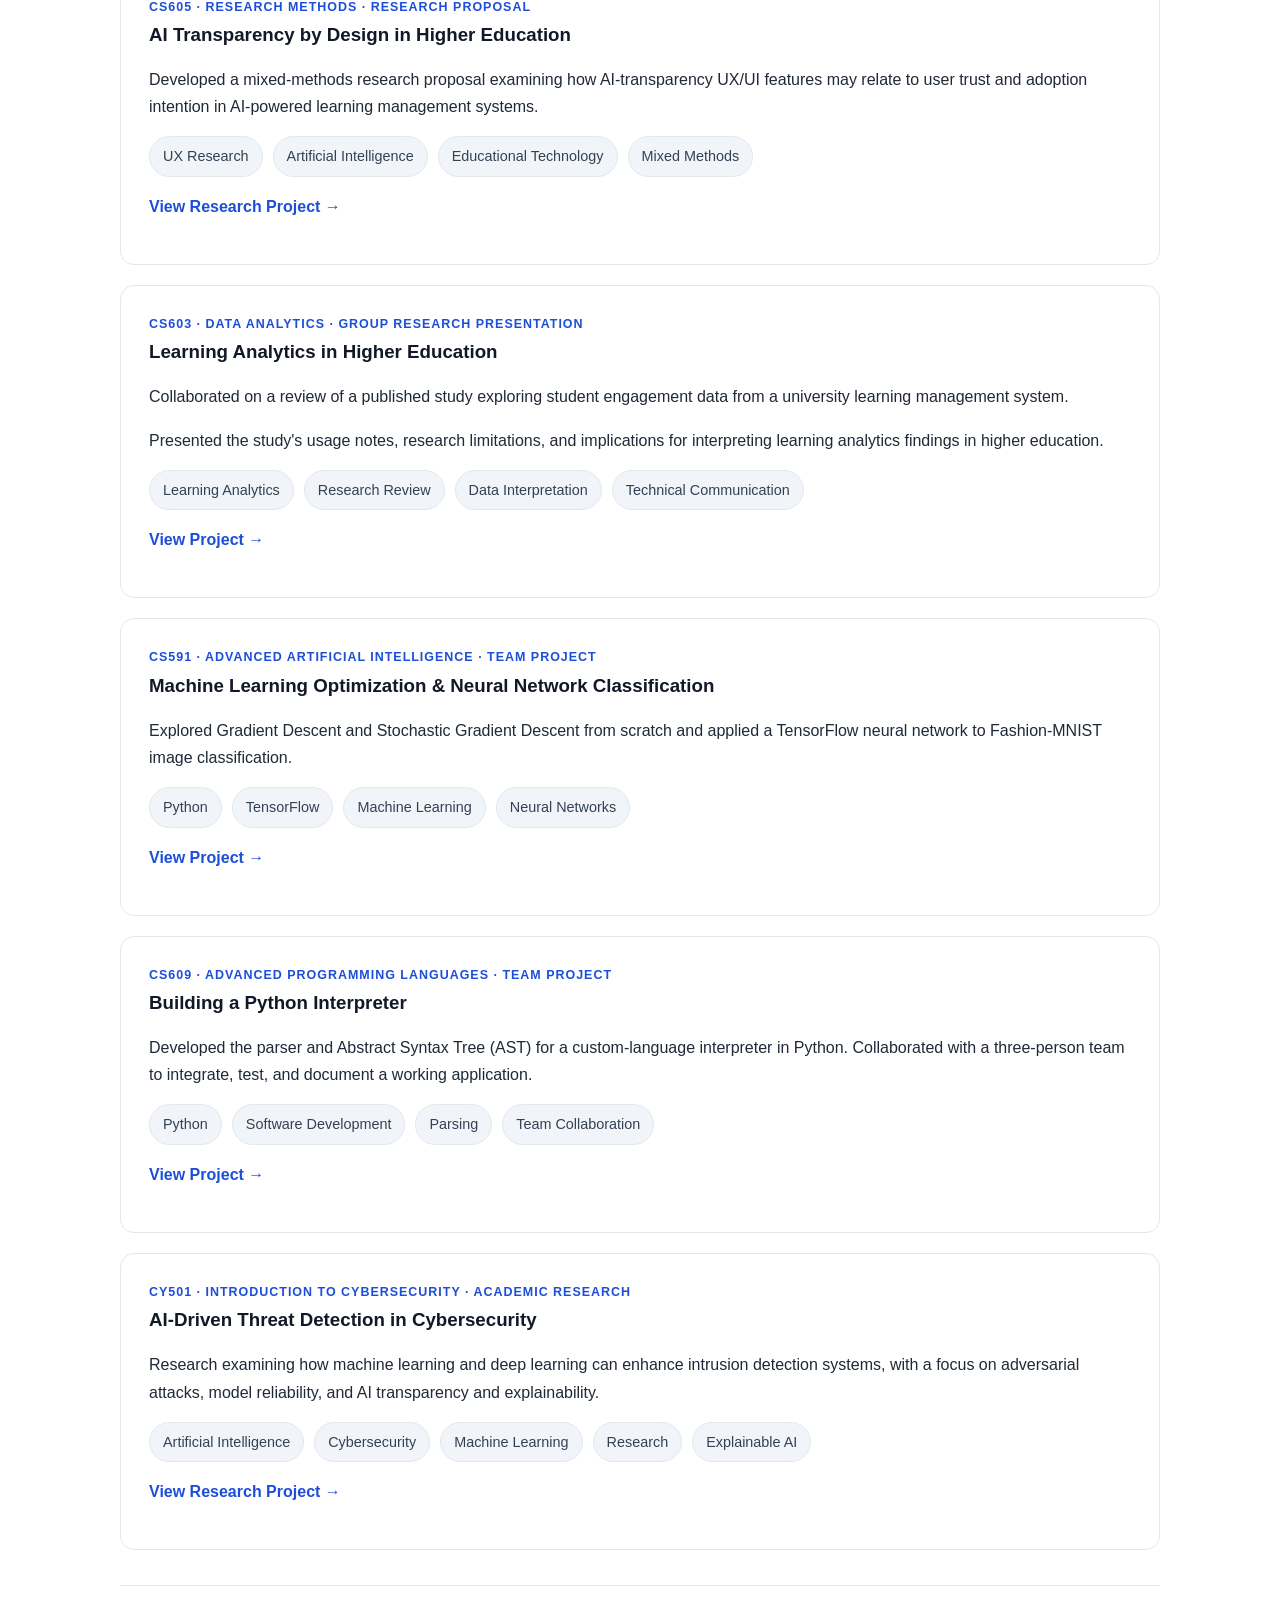
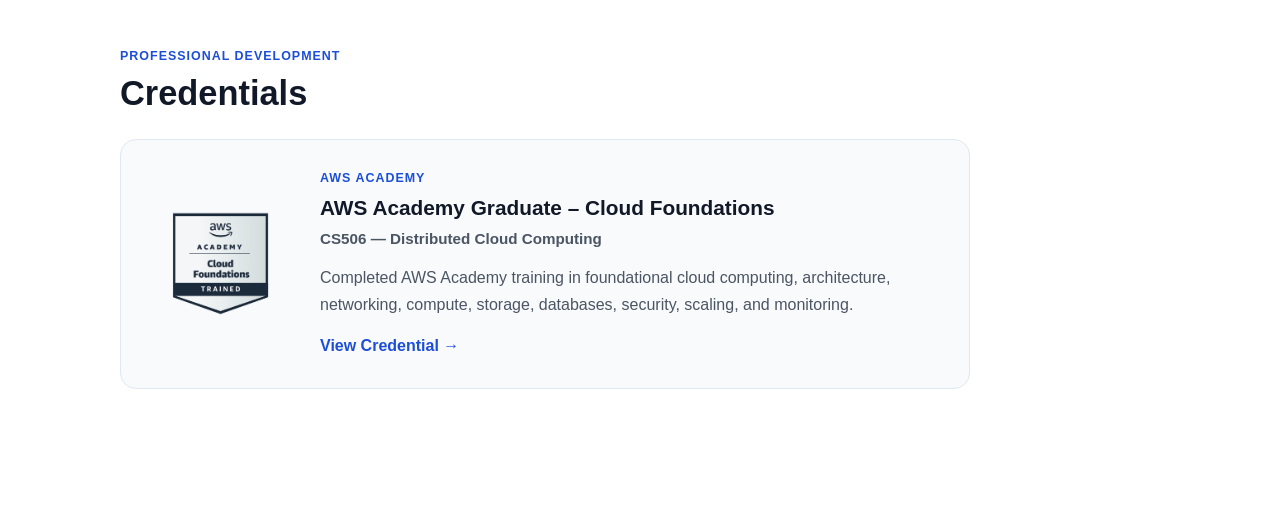
==== commit 141536e5: "Add CS603 learning analytics research presentation to homepage" ====
--- a/index.html
+++ b/index.html
@@ -142,7 +142,7 @@
       </div>
 
       
-<!-- Featured Project: learnAIS -->
+<!-- CS630 Featured Project: learnAIS -->
 
       <div class="project">
       
@@ -238,6 +238,51 @@
       
       </div>
 
+
+<!-- CS603: Learning Analytics Research Presentation -->
+
+      <div class="project">
+      
+        <p class="section-eyebrow">
+          CS603 · Data Analytics · Group Research Presentation
+        </p>
+      
+        <h3>
+          Learning Analytics in Higher Education
+        </h3>
+      
+        <p>
+          Collaborated on a review of a published study
+          exploring student engagement data from a university
+          learning management system.
+        </p>
+      
+        <p>
+          Presented the study's usage notes, research
+          limitations, and implications for interpreting
+          learning analytics findings in higher education.
+        </p>
+      
+        <div class="skills">
+      
+          <span class="skill">Learning Analytics</span>
+      
+          <span class="skill">Research Review</span>
+      
+          <span class="skill">Data Interpretation</span>
+      
+          <span class="skill">Technical Communication</span>
+      
+        </div>
+      
+        <p>
+          <a href="/projects/learning-analytics-research.html">
+            View Project →
+          </a>
+        </p>
+      
+      </div>
+      
       <!-- CS591 Group Project -->
 
       <div class="project">
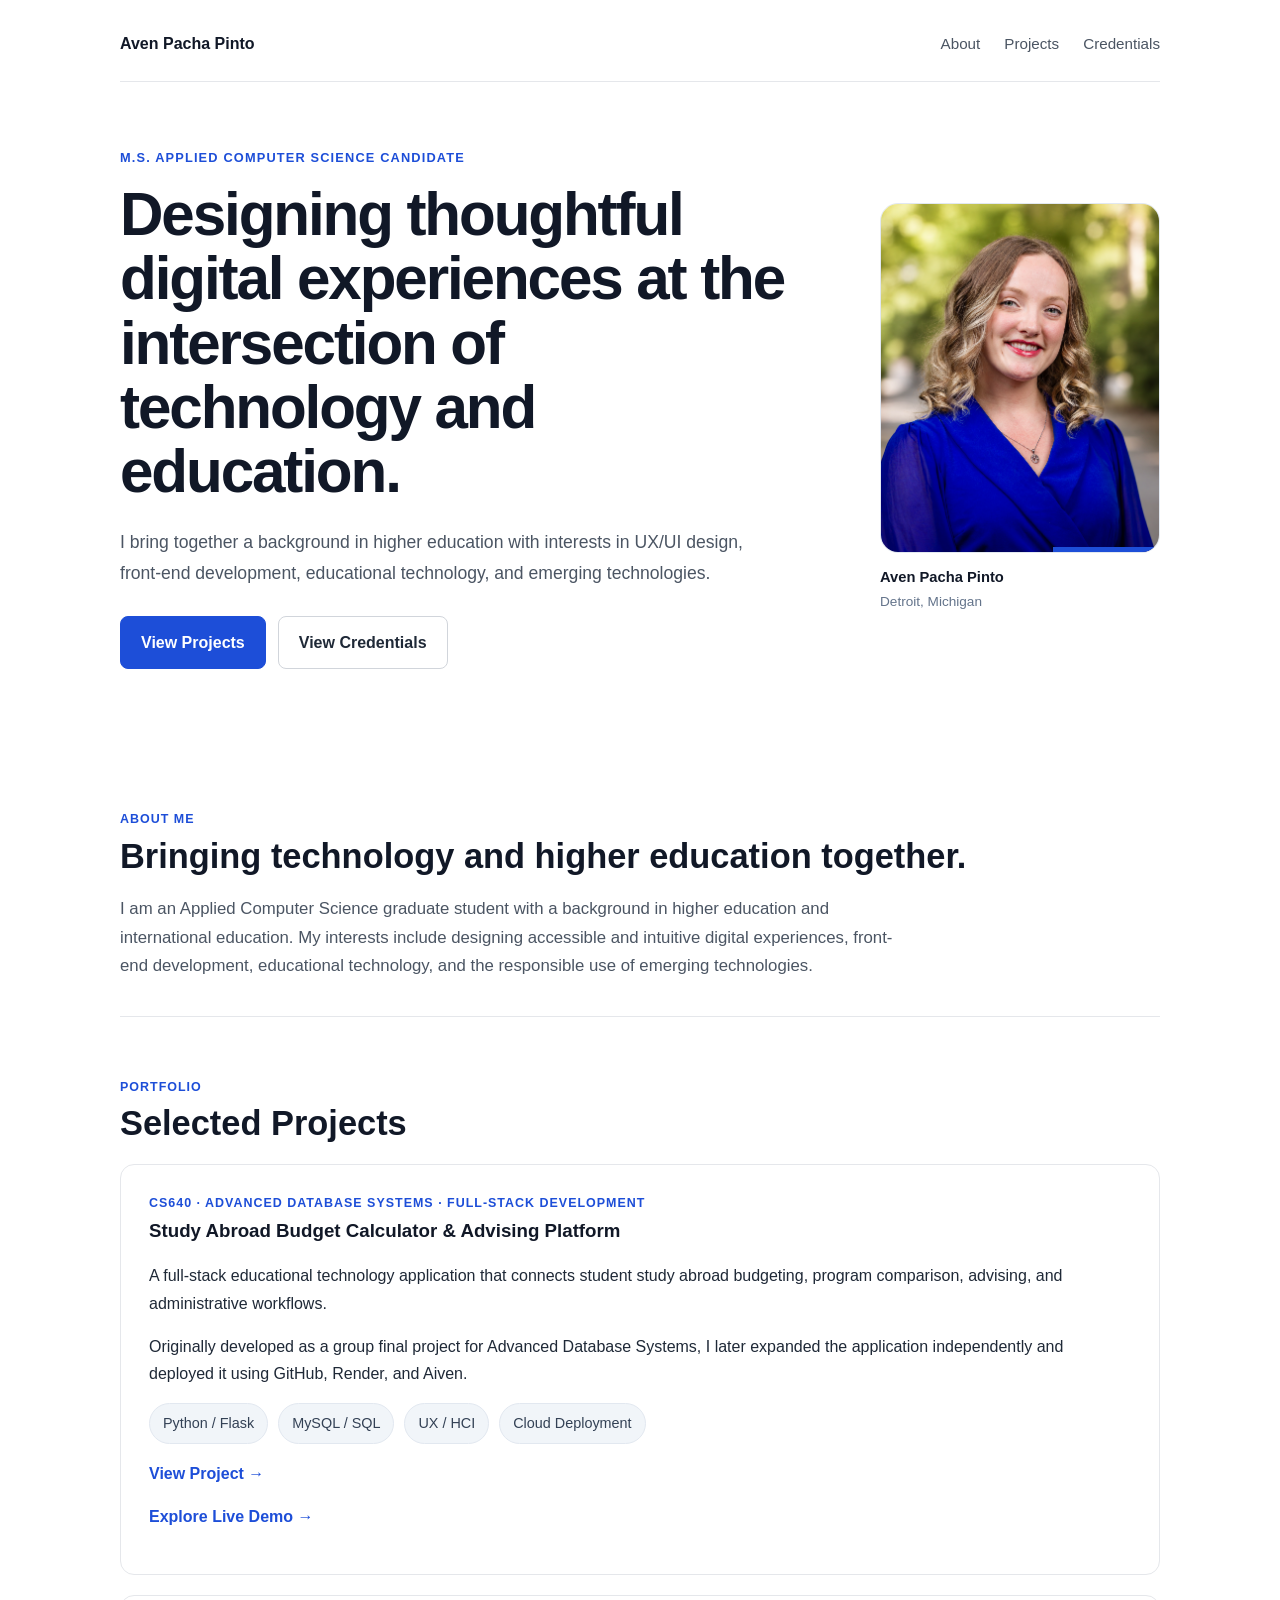
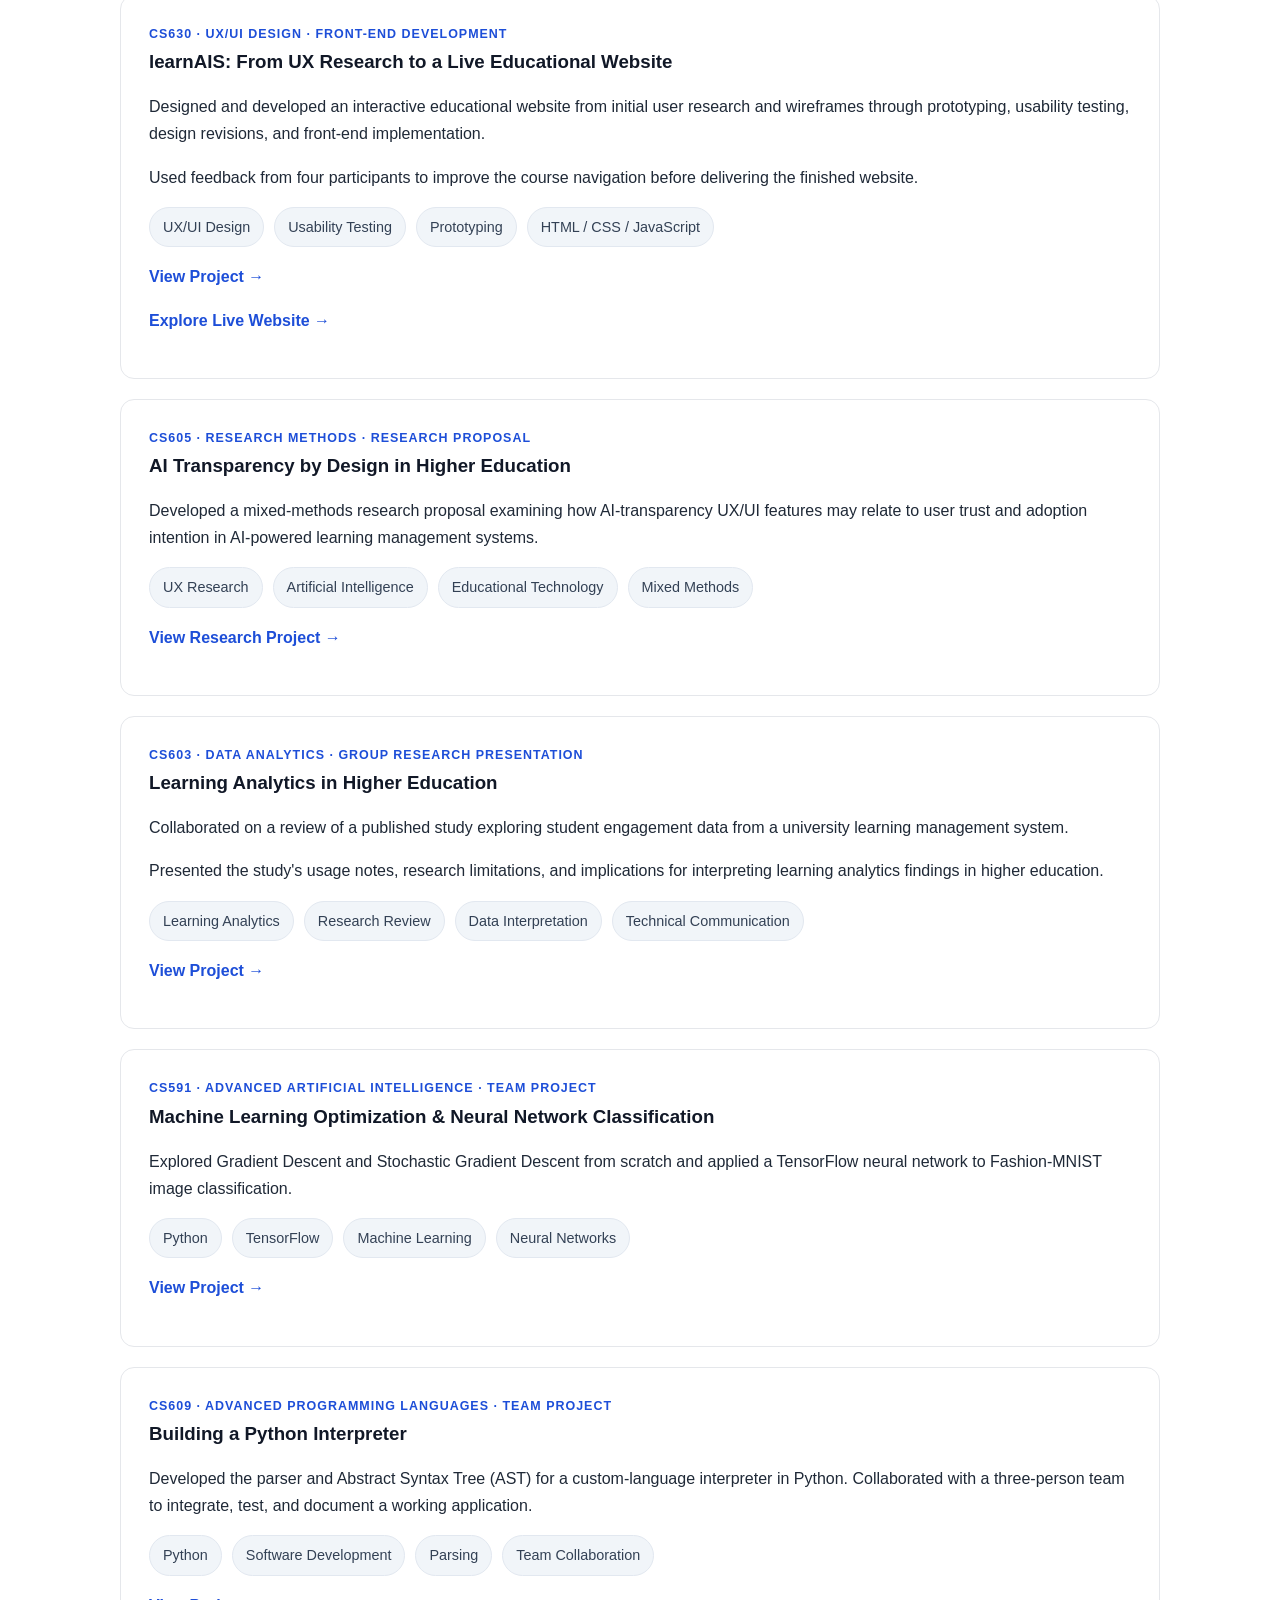
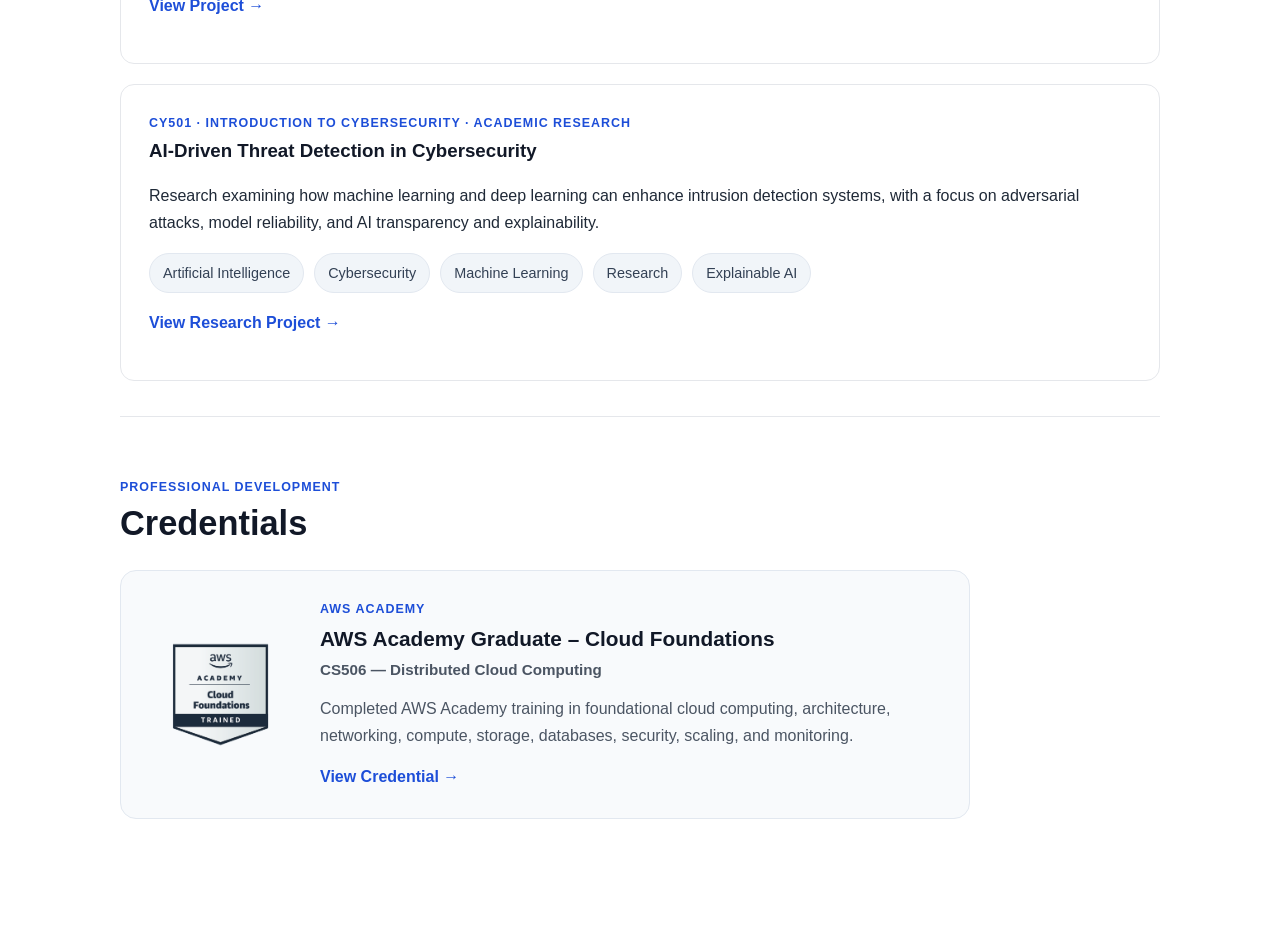
==== commit b305374a: "Add CS640 Study Abroad Budget Calculator to portfolio homepage" ====
--- a/index.html
+++ b/index.html
@@ -141,6 +141,69 @@
 
       </div>
 
+<!-- CS640: Study Abroad Budget Calculator -->
+
+      <div class="project">
+      
+        <p class="section-eyebrow">
+          CS640 · ADVANCED DATABASE SYSTEMS · FULL-STACK DEVELOPMENT
+        </p>
+      
+        <h3>
+          Study Abroad Budget Calculator &amp; Advising Platform
+        </h3>
+      
+        <p>
+          A full-stack educational technology application
+          that connects student study abroad budgeting,
+          program comparison, advising, and administrative
+          workflows.
+        </p>
+      
+        <p>
+          Originally developed as a group final project
+          for Advanced Database Systems, I later expanded
+          the application independently and deployed it
+          using GitHub, Render, and Aiven.
+        </p>
+      
+        <div class="skills">
+      
+          <span class="skill">
+            Python / Flask
+          </span>
+      
+          <span class="skill">
+            MySQL / SQL
+          </span>
+      
+          <span class="skill">
+            UX / HCI
+          </span>
+      
+          <span class="skill">
+            Cloud Deployment
+          </span>
+      
+        </div>
+      
+        <p>
+          <a href="/projects/study-abroad-budget-calculator.html">
+            View Project →
+          </a>
+        </p>
+      
+        <p>
+          <a
+            href="https://study-abroad-budget-calculator-demo.onrender.com/"
+            target="_blank"
+            rel="noopener noreferrer"
+          >
+            Explore Live Demo →
+          </a>
+        </p>
+      
+      </div>
       
 <!-- CS630 Featured Project: learnAIS -->
 
